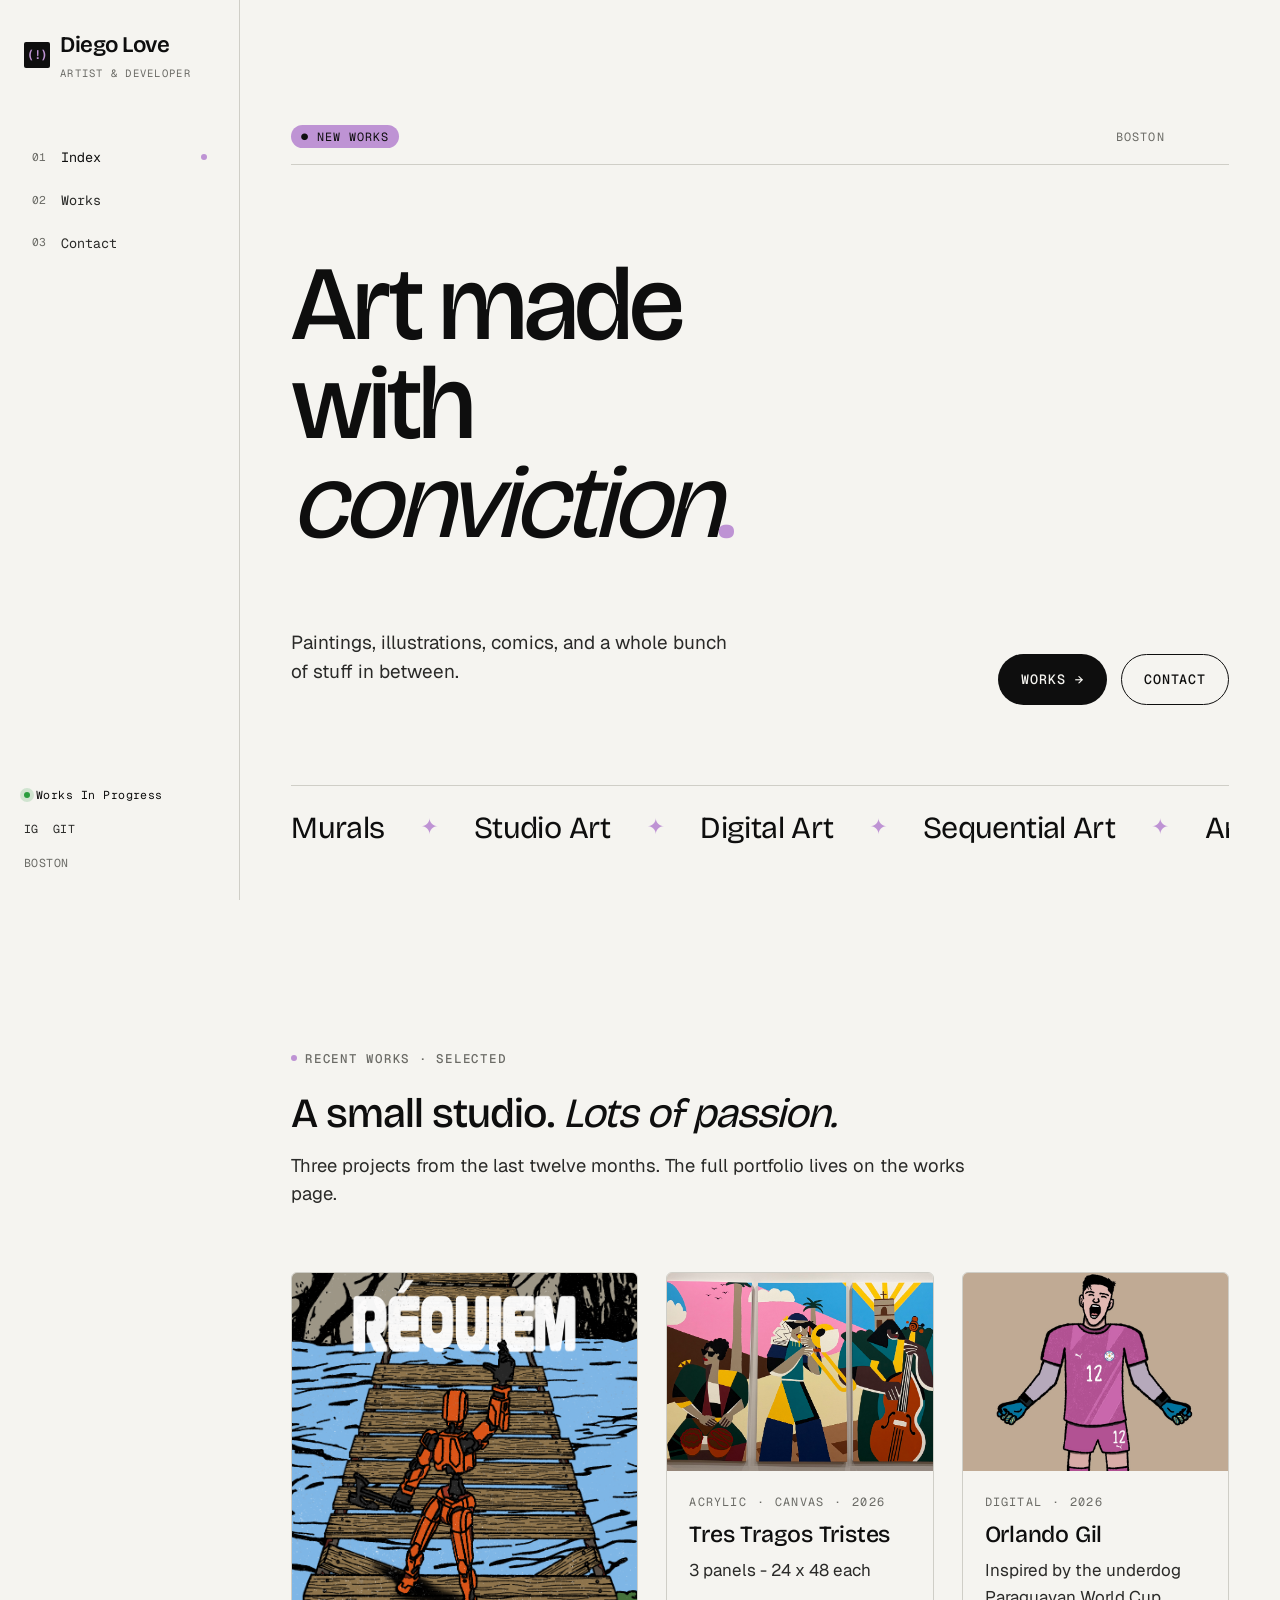
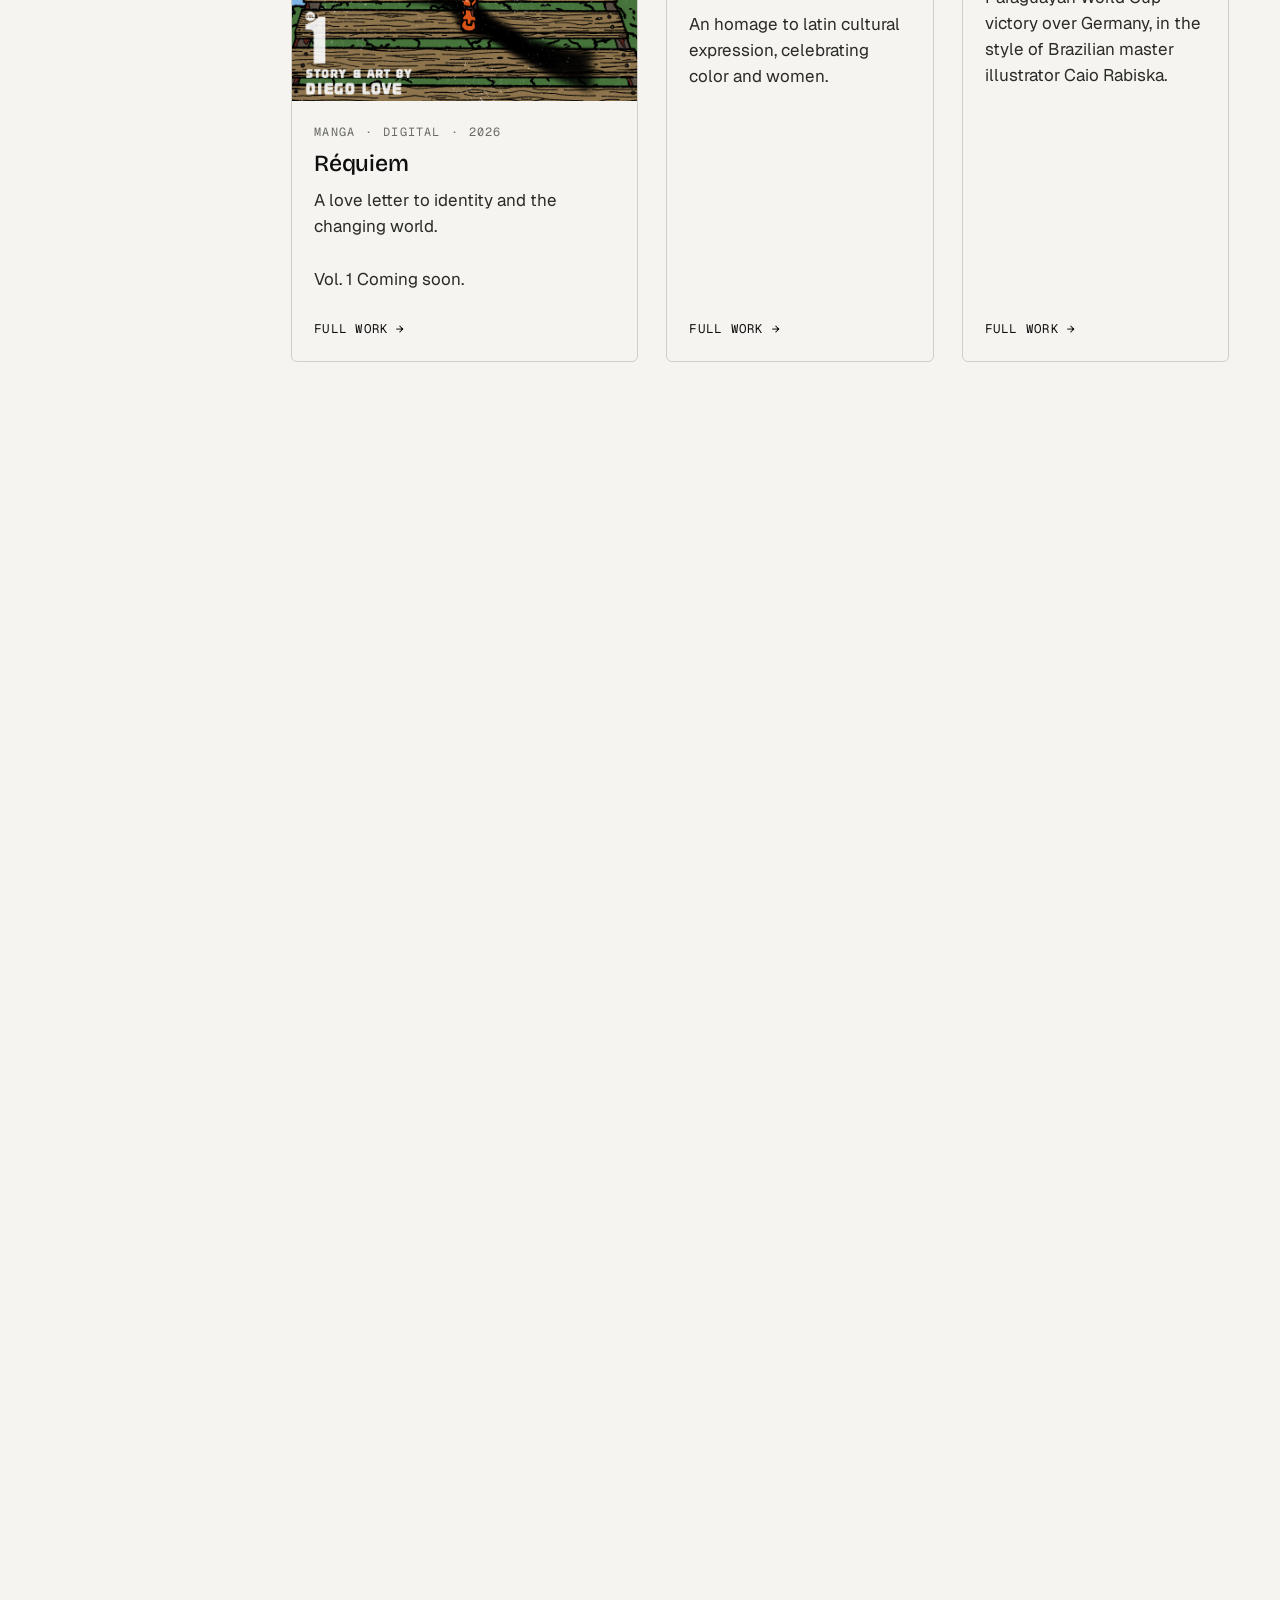
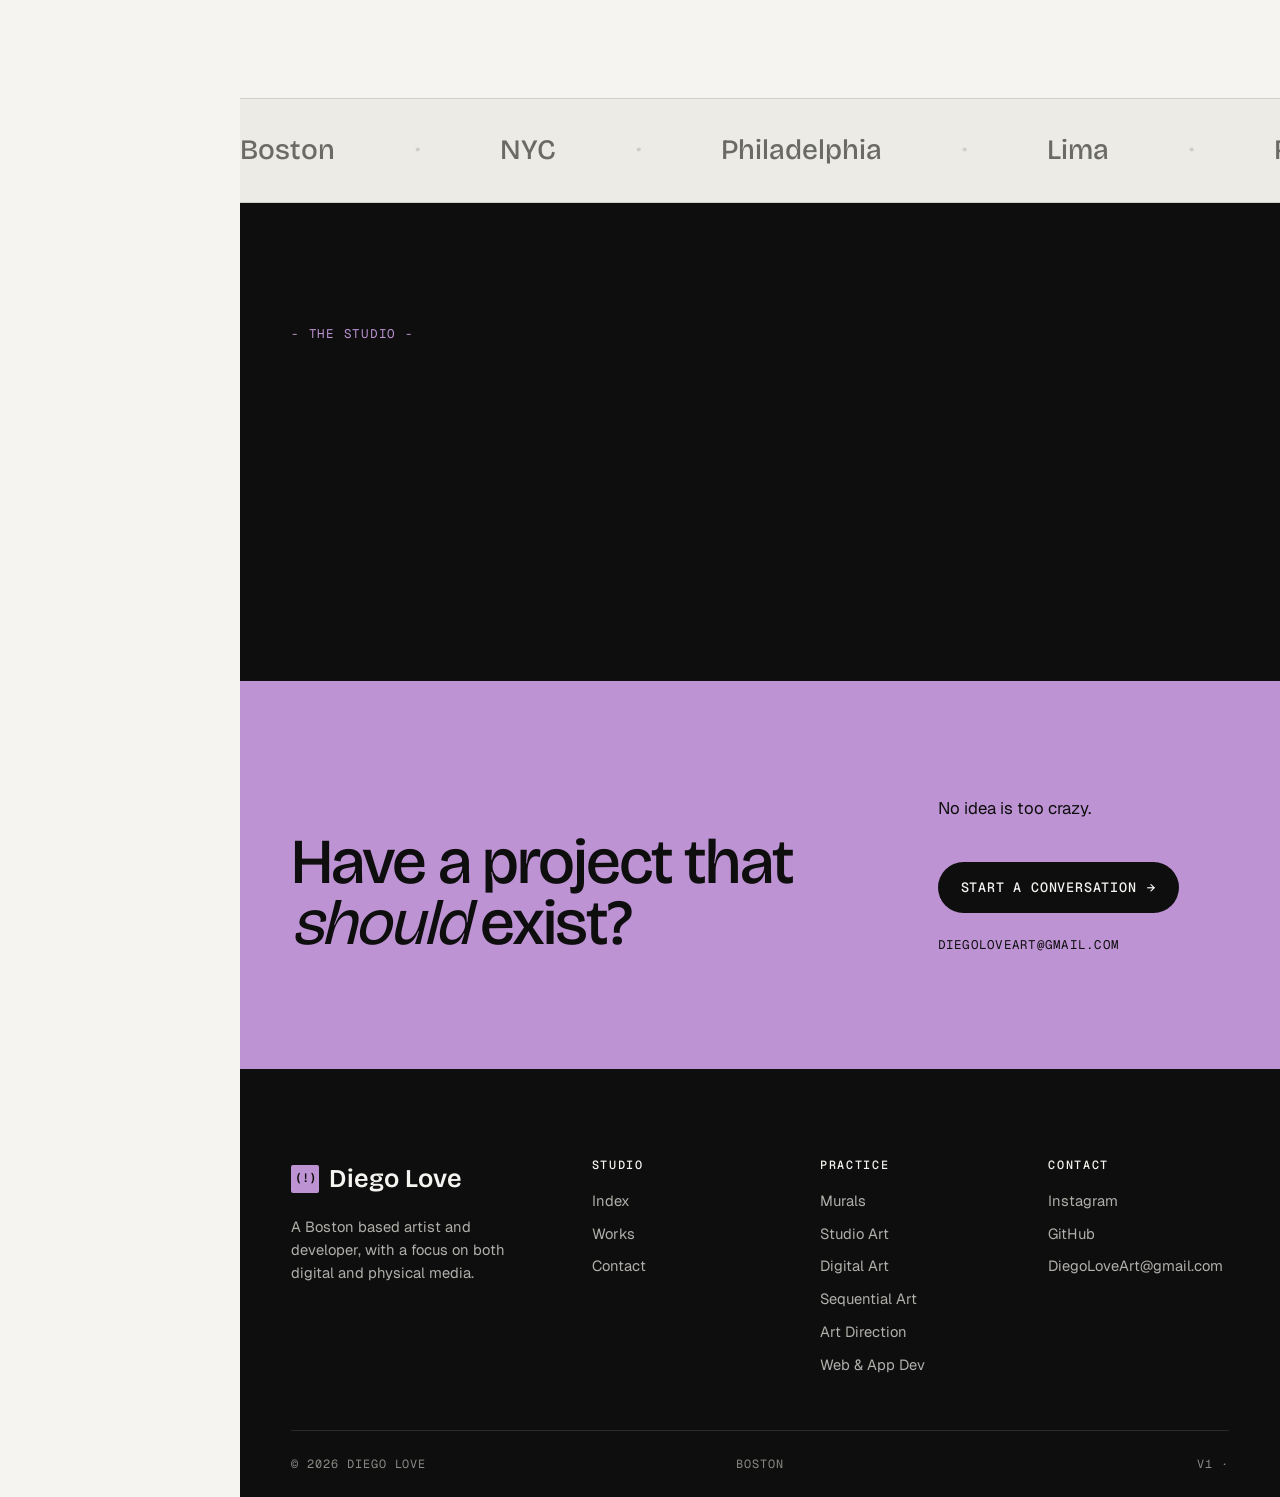
==== index.html @ 7dfc883e "Updating mobile menu current page delimiter." ====
<!doctype html>
<html lang="en">
<head>
  <meta charset="utf-8" />
  <meta name="viewport" content="width=device-width,initial-scale=1" />
  <meta name="theme-color" content="#0e0e0e" />
  <title>Diego Love</title>
  <meta name="description" content="Diego Love is a Boston based artist and developer, with a focus on on both digital and physical media." />
  <link rel="preconnect" href="https://fonts.googleapis.com" />
  <link rel="preconnect" href="https://fonts.gstatic.com" crossorigin />
  <link rel="stylesheet" href="https://fonts.googleapis.com/css2?family=Bricolage+Grotesque:opsz,wght@12..96,300;12..96,400;12..96,500;12..96,600&family=Geist:wght@400;500;600&family=Geist+Mono:wght@400;500&display=swap" />
  <link rel="stylesheet" href="assets/css/styles.css" />
</head>
<body>
  <div class="topbar">
    <a class="brand" href="./"><span class="rail-brand-mark">(!)</span>Diego Love</a>
    <button class="menu-toggle" aria-label="Open menu" aria-expanded="false">Menu</button>
  </div>
  <nav class="mobile-nav" aria-label="Mobile">
    <button class="mobile-close" aria-label="Close menu">Close ✕</button>
    <a class="dot-periwinkle" href="./">Index</a>
    <a href="works">Works</a>
    <a href="contact">Contact</a>
  </nav>

  <div class="shell">
    <aside class="rail" aria-label="Primary">
      <a class="rail-brand" href="./">
        <span class="rail-brand-mark">(!)</span>
        <span>Diego Love<span class="rail-brand-sub">Artist & Developer</span></span>
      </a>
      <nav class="rail-nav" aria-label="Sections">
        <a href="./" class="active">Index</a>
        <a href="/works">Works</a>
        <a href="/contact">Contact</a>
      </nav>
      <div class="rail-foot">
        <!-- <div class="meta-row"><span>Spring '26</span><span>Issue 14</span></div> -->
        <div class="meta-row"><span class="rail-status">Works In Progress</span></div>
        <div class="rail-socials">
          <a href="https://www.instagram.com/supdeebo" aria-label="Instagram" target="_blank">IG</a>
          <a href="https://github.com/diegolove" aria-label="GitHub" target="_blank">GIT</a>
          <!--<a href="#" aria-label="LinkedIn">LI</a>-->
        </div>
        <div class="meta-row"><span>BOSTON</span></div>
      </div>
    </aside>

    <div class="content">
      <main>
        <section class="hero" aria-label="Welcome">
          <div class="hero-meta">
            <span><span class="periwinkle-tag">● New Works</span></span>
            <span>BOSTON</span>
            <!--<span>EST. 2017</span>-->
            <!--<span>VOL. XIV</span>-->
          </div>
          <h1 class="hero-headline">
            Art made<br/>
            with<br/>
            <em class="italic-display">conviction</em><span style="color:var(--periwinkle)">.</span>
          </h1>
          <div class="hero-bottom">
            <p class="hero-pitch">Paintings, illustrations, comics, and a whole bunch of stuff in between.</p>
            <div class="hero-actions">
              <a class="btn btn-ink" href="/works">Works<span class="arrow">→</span></a>
              <a class="btn btn-ghost" href="/contact">Contact</a>
            </div>
          </div>
          <div class="hero-marquee" aria-hidden="true">
            <div class="marquee-track">
              <span>Murals</span><span>Studio Art</span><span>Digital Art</span><span>Sequential Art</span><span>Art Direction</span><span>Web &amp; App Dev</span>
              <span>Murals</span><span>Studio Art</span><span>Digital Art</span><span>Sequential Art</span><span>Art Direction</span><span>Web &amp; App Dev</span>
              <span>Murals</span><span>Studio Art</span><span>Digital Art</span><span>Sequential Art</span><span>Art Direction</span><span>Web &amp; App Dev</span>
            </div>
          </div>
        </section>

        <!-- ─── featured work ─── -->
        <section aria-labelledby="work-head">
          <header class="section-head reveal">
            <span class="eyebrow"><span class="dot"></span>Recent works · Selected</span>
            <h2 id="work-head">A small studio. <em class="italic-display">Lots of passion.</em></h2>
            <p class="lede">Three projects from the last twelve months. The full portfolio lives on the works page.</p>
          </header>
          <div class="work-strip reveal">
            <article class="work-card lg">
              <div class="img-wrap">
                <!-- Requiem -->
                <img class="large-focus"src="assets/img/RequiemCover.png" alt="Réquiem - Volume 1 - Story & Art by Diego Love — A rusty orange robot standing proudly on a rickety hanging wooden bridge over a fast flowing river." loading="lazy"/>
              </div>
              <div class="body">
                <div class="meta"><span>Manga</span><span>·</span><span>Digital</span><span>·</span><span>2026</span></div>
                <h3>Réquiem</h3>
                <p>A love letter to identity and the changing world.</p>
                <p>Vol. 1 Coming soon.</p>
                <a class="arrow-link" href="works/">Full work <span>→</span></a>
              </div>
            </article>
            <article class="work-card">
              <div class="img-wrap">
                <!-- Tres Tragos Tristes -->
                <img src="assets/img/TresTragosTristes.jpeg" alt="Tres Tragos Tristes - Three hispanic women playing instruments in a plaza, painted in an abstract style." loading="lazy"/>
              </div>
              <div class="body">
                <div class="meta"><span>Acrylic</span><span>·</span><span>Canvas</span><span>·</span><span>2026</span></div>
                <h3>Tres Tragos Tristes</h3>
                <p>3 panels - 24 x 48 each</p>
                <p>An homage to latin cultural expression, celebrating color and women.</p>
                <a class="arrow-link" href="works/">Full work <span>→</span></a>
              </div>
            </article>
            <article class="work-card">
              <div class="img-wrap">
                <!-- Orlando Gil -->
                <img class="tall-focus" src="assets/img/Gil.jpg" alt="Orlando Gil - A cartoon illustration of Orlando Gil, the goalie of the Paraguayan National team, celebrating." loading="lazy"/>
              </div>
              <div class="body">
                <div class="meta"><span>Digital</span><span>·</span><span>2026</span></div>
                <h3>Orlando Gil</h3>
                <p>Inspired by the underdog Paraguayan World Cup victory over Germany, in the style of Brazilian master illustrator Caio Rabiska.</p>
                <a class="arrow-link" href="works/">Full work <span>→</span></a>
              </div>
            </article>
          </div>
        </section>

        <!-- ─── services list (numbered, intentionally NOT a card grid) ─── -->
        <section aria-labelledby="services-head">
          <header class="section-head reveal">
            <span class="eyebrow"><span class="dot"></span>Practice areas · 6</span>
            <h2 id="services-head">Creation. <em class="italic-display">By any means.</em></h2>
            <p class="lede">Working across multiple disciplines, with most works combining elements from each; the goal is bringing ideas to life.</p>
          </header>

          <div class="services-list reveal">
            <article class="row" id="Murals">
              <span class="num">01 / 06</span>
              <h3>Murals</h3>
              <p>Indoor, outdoor, the bigger the better, bringing uniqueness and character to any space.</p>
              <span class="arrow">→</span>
            </article>
            <article class="row" id="StudioArt">
              <span class="num">02 / 06</span>
              <h3>Studio Art</h3>
              <p>Acrilic, oil, anything that will stick to a canvas.</p>
              <span class="arrow">→</span>
            </article>
            <article class="row" id="DigitalArt">
              <span class="num">03 / 06</span>
              <h3>Digital Art</h3>
              <p>Anything that comes to mind, wherever it comes to mind.</p>
              <span class="arrow">→</span>
            </article>
            <article class="row" id="SequentialArt">
              <span class="num">04 / 06</span>
              <h3>Sequential Art</h3>
              <p>Comic strips, single panel comics, kids books, and as of recently, manga.</p>
              <span class="arrow">→</span>
            </article>
            <article class="row" id="ArtDirection">
              <span class="num">05 / 06</span>
              <h3>Art Direction</h3>
              <p>Illustration, narrative architecture, and content-making for campaigns, launches, and ongoing programs - concept through final delivery.</p>
              <span class="arrow">→</span>
            </article>
            <article class="row" id="WebAppDev">
              <span class="num">06 / 06</span>
              <h3>Web &amp; App Dev</h3>
              <p>Web/Mobile, APIs, and static sites. Any language, any time.</p>
              <span class="arrow">→</span>
            </article>
          </div>
        </section>

        <!-- ─── client logos marquee ─── -->
        <section id="clients" style="padding: 0;" aria-label="Selected clients">
          <div class="clients-marquee">
            <div class="track">
              <span>Boston</span><span>NYC</span><span>Philadelphia</span><span>Lima</span><span>Revere</span>
              <span>Boston</span><span>NYC</span><span>Philadelphia</span><span>Lima</span><span>Revere</span>
              <span>Boston</span><span>NYC</span><span>Philadelphia</span><span>Lima</span><span>Revere</span>
            </div>
          </div>
        </section>

        <!-- ─── manifesto ─── -->
        <section class="manifesto" aria-labelledby="manifesto-head">
          <div class="grid">
            <div>
              <span class="label">- The Studio -</span>
              <h2 id="manifesto-head" class="reveal">The goal is bringing ideas to <span class="periwinkle-text">life</span>.</h2>
            </div>
            <div class="reveal">
              <p>All this work comes from nostalgic childhood memories. Seeing the world through the lens of cartoons.
              <p>The idea that colors can be vivid and unrealistic yet convey emotion and life,
                 details can be simple and cartoonish,
                  but paint a beautiful picture,
                   and mainly the hope that anyone can see this work and laugh a little.</p>
              <div class="signature">
                <span>↳ Diego Love</span>
                <span></span>
                <span>Artist &amp; Developer</span>
              </div>
            </div>
          </div>
        </section>

        <!-- ─── CTA ─── -->
        <section class="cta-band" aria-labelledby="cta-head">
          <div class="inner">
            <h2 id="cta-head">Have a project that <em>should</em> exist?</h2>
            <div class="right">
              <p>No idea is too crazy.</p>
              <a class="btn btn-ink" href="/contact" style="margin-top: 24px;">Start a conversation <span class="arrow">→</span></a>
              <div class="meta">
                <span>DiegoLoveArt@gmail.com</span>
                <!--<span>+1 (212) 555-0144</span>-->
              </div>
            </div>
          </div>
        </section>
      </main>

      <footer class="site-footer" aria-labelledby="footer-head">
        <h2 id="footer-head" class="visually-hidden" style="position:absolute;left:-9999px">Site footer</h2>
        <div class="top">
          <div class="brand-block">
            <span class="mark"><span class="badge">(!)</span> Diego Love</span>
            <p style="color:#b0afaa;margin:0;line-height:1.55;">A Boston based artist and developer, with a focus on both digital and physical media.</p>
          </div>
          <div class="col">
            <h4>Studio</h4>
            <a href="./">Index</a>
            <a href="/works">Works</a>
            <a href="/contact">Contact</a>
          </div>
          <div class="col">
            <h4>Practice</h4>
            <a href="#Murals">Murals</a>
            <a href="#StudioArt">Studio Art</a>
            <a href="#DigitalArt">Digital Art</a>
            <a href="#SequentialArt">Sequential Art</a>
            <a href="#ArtDirection">Art Direction</a>
            <a href="#WebAppDev">Web &amp; App Dev</a>
          </div>
          <div class="col">
            <h4>Contact</h4>
            <a href="https://www.instagram.com/supdeebo" target="_blank">Instagram</a>
            <a href="https://github.com/diegolove" target="_blank">GitHub</a>
            <a href="mailto:diegoloveart@gmail.com">DiegoLoveArt@gmail.com</a>
          </div>
        </div>
        <div class="bottom">
          <span>© <span data-year>2026</span> Diego Love</span>
          <span class="center">BOSTON</span>
          <span class="right">V1 · </span>
        </div>
      </footer>
    </div>
  </div>

  <script src="assets/js/main.js"></script>
</body>
</html>
---- assets/css/styles.css ----
/* =========================================================
   Axioma — creative agency template
   Editorial swiss agency, monochrome + electric periwinkle accent.
   Composition J: left-pinned logo/nav + right scroll panels.
   Bricolage Grotesque (display) + Geist (body), tokenized vanilla CSS.
   ========================================================= */

:root {
  /* palette — monochrome paper with one electric accent */
  --paper: #f5f4f0;
  --paper-soft: #ecebe6;
  --paper-deep: #e0dfd8;
  --ink: #0e0e0e;
  --ink-soft: #2a2a28;
  --ink-dim: #6b6b66;
  --ink-line: #cfcec7;
  --line-soft: #e3e2dc;
  --periwinkle: #BE93D4;
  --mauve: #7A4988;
  --surface-dark: #0e0e0e;
  --surface-dark-2: #1a1a17;
  --paper-on-dark: #f5f4f0;
  --warn: #c64926;

  /* radii — small, agency feel */
  --radius-sm: 2px;
  --radius: 6px;
  --radius-pill: 999px;

  /* easings */
  --ease: cubic-bezier(0.2, 0.8, 0.2, 1);
  --ease-out: cubic-bezier(0.16, 1, 0.3, 1);

  /* layout */
  --rail: 240px;
  --rail-narrow: 64px;
  --pad-x: clamp(20px, 4vw, 56px);
  --pad-section: clamp(80px, 9vw, 160px);
  --container-narrow: 980px;

  /* fonts */
  --display: 'Bricolage Grotesque', 'Inter', system-ui, sans-serif;
  --sans: 'Geist', -apple-system, BlinkMacSystemFont, 'Inter', sans-serif;
  --mono: 'Geist Mono', ui-monospace, SFMono-Regular, monospace;

  /* type scale — big editorial */
  --size-hero: clamp(3rem, 1rem + 7vw, 8rem);
  --size-display: clamp(2.4rem, 1.4rem + 4.6vw, 5.6rem);
  --size-h1: clamp(2rem, 1.3rem + 2.8vw, 3.6rem);
  --size-h2: clamp(1.6rem, 1.2rem + 1.8vw, 2.6rem);
  --size-h3: clamp(1.2rem, 1rem + 0.5vw, 1.4rem);
  --size-body: clamp(1rem, 0.95rem + 0.2vw, 1.06rem);
  --size-small: 0.85rem;
  --size-eyebrow: 0.78rem;
}

*,*::before,*::after { box-sizing: border-box; }
html { scroll-behavior: smooth; }
@media (prefers-reduced-motion: reduce) {
  html { scroll-behavior: auto; }
  *, *::before, *::after { animation-duration: 0.01ms !important; transition-duration: 0.01ms !important; }
}

body {
  margin: 0;
  font-family: var(--sans);
  font-size: var(--size-body);
  line-height: 1.55;
  color: var(--ink-soft);
  background: var(--paper);
  -webkit-font-smoothing: antialiased;
  text-rendering: optimizeLegibility;
  overflow-x: hidden;
}

img { display: block; max-width: 100%; height: auto; }
a { color: inherit; text-decoration: none; transition: color 0.2s var(--ease), opacity 0.2s var(--ease); }

h1, h2, h3, h4 {
  font-family: var(--display);
  font-weight: 500;
  color: var(--ink);
  letter-spacing: -0.025em;
  line-height: 1.02;
  margin: 0;
  font-feature-settings: "ss01" on;
}
h1 { font-size: var(--size-h1); }
h2 { font-size: var(--size-h2); }
h3 { font-size: var(--size-h3); line-height: 1.2; letter-spacing: -0.01em; }
p { margin: 0 0 1em; }
::selection { background: var(--periwinkle); color: var(--ink); }

.eyebrow {
  font-family: var(--mono), var(--sans);
  font-size: var(--size-eyebrow);
  letter-spacing: 0.14em;
  text-transform: uppercase;
  color: var(--ink-dim);
  font-weight: 500;
}
.eyebrow .dot { display: inline-block; width: 6px; height: 6px; border-radius: 50%; background: var(--periwinkle); margin-right: 8px; vertical-align: 2px; }

.italic { font-style: italic; font-family: 'Geist', serif; }
em.italic-display { font-family: var(--display); font-style: italic; font-weight: 400; }

/* ─── shell — left rail + right content (composition J) ─── */
.shell {
  display: grid;
  grid-template-columns: var(--rail) 1fr;
  min-height: 100vh;
  position: relative;
}

.rail {
  position: sticky; top: 0;
  height: 100vh;
  display: flex; flex-direction: column;
  padding: 28px 24px;
  border-right: 1px solid var(--ink-line);
  background: var(--paper);
  z-index: 40;
}

.rail-brand {
  display: flex; align-items: center; gap: 10px;
  font-family: var(--display);
  font-weight: 600;
  font-size: 1.4rem;
  letter-spacing: -0.02em;
  color: var(--ink);
}
.rail-brand-mark {
  width: 26px; height: 26px;
  background: var(--ink);
  color: var(--periwinkle);
  display: grid; place-items: center;
  font-family: var(--mono);
  font-size: 0.78rem;
  font-weight: 600;
  border-radius: var(--radius-sm);
}
.rail-brand-sub {
  display: block;
  font-family: var(--mono);
  font-size: 0.66rem;
  letter-spacing: 0.12em;
  text-transform: uppercase;
  color: var(--ink-dim);
  margin-top: 2px;
  font-weight: 400;
}

.rail-nav {
  margin-top: 56px;
  display: flex; flex-direction: column; gap: 2px;
  font-family: var(--mono);
  font-size: 0.84rem;
}
.rail-nav a {
  display: flex; align-items: center; gap: 14px;
  padding: 10px 8px;
  border-radius: var(--radius-sm);
  color: var(--ink-soft);
  position: relative;
}
.rail-nav a::before {
  content: counter(rail-item, decimal-leading-zero);
  font-size: 0.7rem;
  color: var(--ink-dim);
  letter-spacing: 0.04em;
}
.rail-nav { counter-reset: rail-item; }
.rail-nav a { counter-increment: rail-item; }
.rail-nav a:hover { color: var(--ink); background: var(--paper-soft); }
.rail-nav a.active { color: var(--ink); }
.rail-nav a.active::after {
  content: ""; position: absolute; right: 8px; top: 50%; transform: translateY(-50%);
  width: 6px; height: 6px; background: var(--periwinkle); border-radius: 50%;
}

.rail-foot {
  margin-top: auto;
  font-family: var(--mono);
  font-size: 0.72rem;
  color: var(--ink-dim);
  letter-spacing: 0.04em;
  display: flex; flex-direction: column; gap: 16px;
}
.rail-foot .meta-row { display: flex; justify-content: space-between; }
.rail-status { display: inline-flex; align-items: center; gap: 6px; color: var(--ink); }
.rail-status::before { content: ""; width: 6px; height: 6px; background: #2a9d3e; border-radius: 50%; box-shadow: 0 0 0 4px rgba(42,157,62,0.18); }
.rail-socials { display: flex; gap: 14px; }
.rail-socials a { color: var(--ink-soft); }
.rail-socials a:hover { color: var(--ink); }

.content { min-width: 0; }

/* ─── topbar (mobile) ─── */
.topbar {
  display: none;
  position: sticky; top: 0; z-index: 50;
  background: var(--paper);
  border-bottom: 1px solid var(--ink-line);
  padding: 14px var(--pad-x);
  align-items: center; justify-content: space-between;
}
.topbar .brand { font-family: var(--display); font-weight: 600; color: var(--ink); display: flex; align-items: center; gap: 8px; }
.menu-toggle {
  display: inline-flex; flex-direction: column; gap: 4px;
  background: var(--ink); color: var(--periwinkle);
  padding: 10px 14px; border: 0; border-radius: var(--radius-sm);
  font-family: var(--mono); font-size: 0.8rem; cursor: pointer;
}
.mobile-nav {
  display: none;
  position: fixed; top: 0; left: 0; right: 0; bottom: 0;
  background: var(--ink); color: var(--paper-on-dark);
  padding: 80px var(--pad-x) 32px;
  z-index: 60;
  flex-direction: column; gap: 4px;
  font-family: var(--display); font-size: 2rem;
}
.mobile-nav.open { display: flex; }
.mobile-nav a { padding: 14px 0; border-bottom: 1px solid #2a2a28; }
.mobile-nav a:hover { color: var(--periwinkle); }
.mobile-close {
  position: absolute; top: 18px; right: 18px;
  background: transparent; color: var(--paper-on-dark); border: 0;
  font-family: var(--mono); font-size: 0.85rem; cursor: pointer;
}

/* ─── buttons ─── */
.btn {
  display: inline-flex; align-items: center; gap: 10px;
  padding: 14px 22px;
  font-family: var(--mono);
  font-size: 0.84rem;
  font-weight: 500;
  letter-spacing: 0.06em;
  text-transform: uppercase;
  border-radius: var(--radius-pill);
  border: 1px solid transparent;
  cursor: pointer;
  transition: transform 0.2s var(--ease), background 0.2s var(--ease), color 0.2s var(--ease);
  white-space: nowrap;
}
.btn .arrow { transition: transform 0.25s var(--ease); }
.btn:hover .arrow { transform: translateX(4px); }
.btn-ink { background: var(--ink); color: var(--paper); }
.btn-ink:hover { background: var(--periwinkle); color: var(--ink); }
.btn-periwinkle { background: var(--periwinkle); color: var(--ink); }
.btn-periwinkle:hover { background: var(--ink); color: var(--periwinkle); }
.btn-ghost { background: transparent; color: var(--ink); border-color: var(--ink); }
.btn-ghost:hover { background: var(--ink); color: var(--paper); }
.btn-ghost-light { background: transparent; color: var(--paper-on-dark); border-color: var(--paper-on-dark); }
.btn-ghost-light:hover { background: var(--periwinkle); color: var(--ink); border-color: var(--periwinkle); }

/* ─── sections ─── */
section { padding: var(--pad-section) var(--pad-x); position: relative; }
.section-narrow { max-width: var(--container-narrow); margin: 0 auto; }

.section-head { margin-bottom: 64px; max-width: 880px; }
.section-head .eyebrow { display: inline-block; margin-bottom: 24px; }
.section-head h2 { margin-bottom: 18px; }
.section-head .lede { color: var(--ink-soft); font-size: 1.15rem; max-width: 60ch; line-height: 1.5; }

.divider {
  border-top: 1px solid var(--ink-line);
  display: grid; grid-template-columns: auto 1fr;
  font-family: var(--mono); font-size: 0.72rem;
  letter-spacing: 0.12em; text-transform: uppercase;
  color: var(--ink-dim);
  padding: 14px 0;
  align-items: center; gap: 16px;
}

/* ─── HERO ─── */
.hero {
  min-height: calc(100vh - 0px);
  padding: clamp(60px, 10vw, 140px) var(--pad-x) clamp(40px, 6vw, 80px);
  display: grid;
  grid-template-rows: auto 1fr auto;
  position: relative;
}
.hero-meta {
  display: grid; grid-template-columns: 1fr auto auto auto;
  gap: 32px;
  font-family: var(--mono); font-size: 0.74rem;
  letter-spacing: 0.1em; text-transform: uppercase;
  color: var(--ink-dim);
  border-bottom: 1px solid var(--ink-line);
  padding-bottom: 18px;
  margin-bottom: clamp(50px, 7vw, 100px);
}
.hero-meta .periwinkle-tag { background: var(--periwinkle); color: var(--ink); padding: 4px 10px; border-radius: var(--radius-pill); letter-spacing: 0.08em; }

.hero-headline {
  font-size: var(--size-hero);
  line-height: 0.94;
  font-weight: 500;
  letter-spacing: -0.035em;
  color: var(--ink);
  margin: 0;
  max-width: 14ch;
}
.hero-headline .strike {
  position: relative; display: inline-block;
}
.hero-headline .strike::after {
  content: ""; position: absolute; left: 0; right: 0; top: 50%;
  border-top: 6px solid var(--periwinkle);
  transform: rotate(-2deg);
}
.hero-headline .periwinkle-block {
  background: var(--periwinkle);
  padding: 0 0.16em;
  display: inline-block;
}
.hero-bottom {
  margin-top: clamp(40px, 6vw, 80px);
  display: grid; grid-template-columns: 1fr 1fr; gap: 64px;
  align-items: end;
}
.hero-pitch { max-width: 36ch; font-size: 1.18rem; color: var(--ink-soft); line-height: 1.5; }
.hero-actions { display: flex; gap: 14px; flex-wrap: wrap; justify-content: flex-end; }

/* large arrow indicator */
.hero-marquee {
  margin-top: 80px;
  border-top: 1px solid var(--ink-line);
  padding: 18px 0 0;
  font-family: var(--display);
  font-size: clamp(1.4rem, 2.4vw, 2rem);
  letter-spacing: -0.02em;
  color: var(--ink);
  display: flex; gap: 36px;
  white-space: nowrap;
  overflow: hidden;
}
.hero-marquee .marquee-track {
  display: flex; gap: 36px;
  animation: marq 32s linear infinite;
}
.hero-marquee .marquee-track span { display: inline-flex; align-items: center; gap: 36px; }
.hero-marquee .marquee-track span::after {
  content: "✦"; color: var(--periwinkle); font-size: 0.7em; vertical-align: 0.2em;
}
@keyframes marq { from { transform: translateX(0); } to { transform: translateX(-50%); } }

/* ─── featured work strip (3-up cards, asymmetric) ─── */
.work-strip { display: grid; grid-template-columns: 1.3fr 1fr 1fr; gap: 28px; }
.work-card {
  border: 1px solid var(--ink-line);
  background: var(--paper);
  border-radius: var(--radius);
  overflow: hidden;
  display: flex; flex-direction: column;
  transition: transform 0.3s var(--ease), border-color 0.3s var(--ease);
}
.work-card:hover { transform: translateY(-4px); border-color: var(--ink); }
.work-card .img-wrap {
  aspect-ratio: 4/3; background: var(--paper-soft); overflow: hidden; position: relative;
}
.work-card.lg .img-wrap { aspect-ratio: 5/6.2; }
.work-card.lg .img-wrap img.large-focus { object-position: 50% 70%; }
.work-card .img-wrap img { width: 100%; height: 100%; object-fit: cover; transition: transform 0.6s var(--ease); }
.work-card .img-wrap img.tall-focus { object-position: 50% 18%; }
.work-card:hover .img-wrap img { transform: scale(1.04); }
.work-card .body { padding: 22px; display: flex; flex-direction: column; gap: 10px; flex: 1; }
.work-card .body .meta {
  display: flex; gap: 10px; font-family: var(--mono); font-size: 0.74rem;
  text-transform: uppercase; letter-spacing: 0.1em; color: var(--ink-dim);
}
.work-card .body h3 { font-size: 1.45rem; line-height: 1.1; }
.work-card .body .arrow-link {
  margin-top: auto;
  font-family: var(--mono); font-size: 0.78rem; letter-spacing: 0.1em; text-transform: uppercase;
  color: var(--ink); display: inline-flex; align-items: center; gap: 8px;
}
.work-card .body .arrow-link:hover { color: var(--mauve); font-weight: 600; }

/* ─── services list (numbered, NOT card grid) ─── */
.services-list { border-top: 1px solid var(--ink); }
.services-list .row {
  display: grid; grid-template-columns: 80px 1fr 1.4fr auto;
  gap: 32px;
  padding: 36px 0;
  align-items: start;
  border-bottom: 1px solid var(--ink-line);
  position: relative;
  transition: padding 0.3s var(--ease), background 0.3s var(--ease);
}
.services-list .row:hover { background: var(--paper-soft); padding-left: 16px; padding-right: 16px; }
.services-list .row .num {
  font-family: var(--mono); color: var(--ink-dim);
  font-size: 0.84rem; letter-spacing: 0.06em;
}
.services-list .row h3 {
  font-family: var(--display); font-weight: 500;
  font-size: clamp(1.4rem, 2vw, 2rem);
  line-height: 1.05;
  letter-spacing: -0.02em;
}
.services-list .row p { color: var(--ink-soft); margin: 0; max-width: 50ch; }
.services-list .row .arrow {
  font-size: 1.4rem; color: var(--ink); transition: transform 0.3s var(--ease), color 0.3s var(--ease);
}
.services-list .row:hover .arrow { transform: rotate(-45deg); color: var(--periwinkle); }

/* ─── client logos marquee ─── */
.clients-marquee {
  background: var(--paper-soft);
  border-top: 1px solid var(--ink-line);
  border-bottom: 1px solid var(--ink-line);
  padding: 30px 0;
  overflow: hidden;
  white-space: nowrap;
}
.clients-marquee .track {
  display: inline-flex; gap: 80px;
  animation: marq 38s linear infinite;
  font-family: var(--display); font-weight: 500;
  font-size: clamp(1.5rem, 2.2vw, 2.4rem);
  color: var(--ink-dim);
}
.clients-marquee .track:hover { animation-play-state: paused; }
.clients-marquee .track span { display: inline-flex; align-items: center; gap: 80px; }
.clients-marquee .track span::after { content: "·"; color: var(--ink-line); }

/* ─── manifesto / philosophy ─── */
.manifesto {
  background: var(--ink);
  color: var(--paper-on-dark);
  padding: clamp(80px, 9vw, 140px) var(--pad-x);
}
.manifesto .grid {
  display: grid; grid-template-columns: 1fr 2fr; gap: 80px;
  align-items: start;
}
.manifesto .label { font-family: var(--mono); font-size: 0.78rem; letter-spacing: 0.14em; text-transform: uppercase; color: var(--periwinkle); }
.manifesto h2 {
  font-size: clamp(2rem, 3.4vw, 3.4rem);
  line-height: 1.06;
  font-weight: 400;
  color: var(--paper-on-dark);
  letter-spacing: -0.02em;
  max-width: 22ch;
}
.manifesto h2 .periwinkle-text { color: var(--periwinkle); font-style: italic; font-family: var(--display); }
.manifesto p { color: #c8c7c2; font-size: 1.1rem; max-width: 56ch; }
.manifesto .signature {
  margin-top: 48px; padding-top: 24px; border-top: 1px solid #2a2a27;
  display: grid; grid-template-columns: auto 1fr auto; gap: 24px; align-items: center;
  font-family: var(--mono); font-size: 0.8rem; letter-spacing: 0.08em; text-transform: uppercase;
  color: #8b8a85;
}

/* ─── closing CTA ─── */
.cta-band {
  padding: clamp(80px, 9vw, 140px) var(--pad-x);
  background: var(--periwinkle);
  color: var(--ink);
  position: relative;
  overflow: hidden;
}
.cta-band .inner { max-width: 1200px; margin: 0 auto; display: grid; grid-template-columns: 2fr 1fr; gap: 64px; align-items: end; }
.cta-band h2 {
  font-size: clamp(2.6rem, 5vw, 5.2rem);
  line-height: 0.96;
  font-weight: 500;
  letter-spacing: -0.03em;
  color: var(--ink);
  max-width: 14ch;
  margin: 0;
}
.cta-band h2 em { font-family: var(--display); font-style: italic; font-weight: 400; }
.cta-band .right p { color: var(--ink); max-width: 32ch; font-size: 1.05rem; line-height: 1.5; }
.cta-band .right .meta {
  margin-top: 22px;
  font-family: var(--mono); font-size: 0.78rem;
  letter-spacing: 0.1em; text-transform: uppercase;
  display: grid; gap: 8px;
}

/* ─── footer ─── */
.site-footer {
  background: var(--ink);
  color: #c8c7c2;
  padding: clamp(60px, 7vw, 100px) var(--pad-x) 24px;
  font-size: 0.92rem;
}
.site-footer .top {
  display: grid; grid-template-columns: 1.4fr 1fr 1fr 1fr; gap: 48px;
  border-bottom: 1px solid #2a2a27; padding-bottom: 48px;
}
.site-footer .brand-block { display: flex; flex-direction: column; gap: 18px; max-width: 36ch; }
.site-footer .brand-block .mark {
  font-family: var(--display); font-weight: 600; font-size: 1.6rem;
  color: var(--paper-on-dark); display: flex; align-items: center; gap: 10px;
}
.site-footer .brand-block .mark .badge {
  width: 28px; height: 28px; background: var(--periwinkle); color: var(--ink);
  display: grid; place-items: center; font-family: var(--mono); font-size: 0.76rem; font-weight: 600;
  border-radius: var(--radius-sm);
}
.site-footer .col h4 {
  font-family: var(--mono); font-size: 0.74rem; letter-spacing: 0.14em; text-transform: uppercase;
  color: var(--paper-on-dark); margin-bottom: 14px; font-weight: 500;
}
.site-footer .col a { display: block; padding: 5px 0; color: #b0afaa; }
.site-footer .col a:hover { color: var(--periwinkle); }
.site-footer .bottom {
  margin-top: 24px;
  display: grid; grid-template-columns: 1fr 1fr 1fr; gap: 24px; align-items: center;
  font-family: var(--mono); font-size: 0.74rem; letter-spacing: 0.08em; text-transform: uppercase;
  color: #8b8a85;
}
.site-footer .bottom .center { text-align: center; }
.site-footer .bottom .right { text-align: right; }

/* ─── work index page ─── */
.page-hero {
  padding: clamp(64px, 9vw, 130px) var(--pad-x) clamp(40px, 5vw, 80px);
  border-bottom: 1px solid var(--ink-line);
}
.page-hero .crumb { font-family: var(--mono); font-size: 0.74rem; letter-spacing: 0.12em; text-transform: uppercase; color: var(--ink-dim); margin-bottom: 16px; }
.page-hero h1 {
  font-size: clamp(2.6rem, 5.4vw, 6rem); line-height: 0.98; letter-spacing: -0.03em; max-width: 18ch;
  margin: 0 0 24px;
}
.page-hero .lede { max-width: 60ch; font-size: 1.18rem; color: var(--ink-soft); line-height: 1.5; }

.work-filters {
  display: flex; gap: 8px; flex-wrap: wrap;
  padding: 24px var(--pad-x);
  border-bottom: 1px solid var(--ink-line);
  font-family: var(--mono); font-size: 0.78rem; letter-spacing: 0.06em; text-transform: uppercase;
}
.work-filters button {
  padding: 8px 14px; border-radius: var(--radius-pill);
  border: 1px solid var(--ink-line); background: transparent; color: var(--ink-soft);
  cursor: pointer; font-family: inherit; font-size: inherit;
}
.work-filters button:hover { border-color: var(--ink); color: var(--ink); }
.work-filters button[aria-pressed="true"] { background: var(--ink); color: var(--paper); border-color: var(--ink); }

.work-grid {
  padding: 64px var(--pad-x);
  display: grid; grid-template-columns: repeat(2, 1fr); gap: 56px 32px;
}
.work-grid article {
  display: flex; flex-direction: column; gap: 16px;
}
.work-grid .img-wrap {
  aspect-ratio: 4/3; background: var(--paper-soft); overflow: hidden; border-radius: var(--radius);
}
.work-grid .img-wrap img { width: 100%; height: 100%; object-fit: cover; transition: transform 0.6s var(--ease); }
.work-grid article:hover .img-wrap img { transform: scale(1.03); }
.work-grid .meta { font-family: var(--mono); font-size: 0.74rem; letter-spacing: 0.1em; text-transform: uppercase; color: var(--ink-dim); display: flex; gap: 14px; }
.work-grid h3 { font-size: 1.7rem; line-height: 1.05; }
.work-grid p { color: var(--ink-soft); margin: 0; font-size: 0.96rem; max-width: 48ch; }

/* ─── services page ─── */
.services-detail { padding: 64px var(--pad-x) 0; }
.service-block {
  display: grid; grid-template-columns: 80px 1fr 1.4fr; gap: 32px;
  padding: 56px 0;
  border-bottom: 1px solid var(--ink-line);
  align-items: start;
}
.service-block .num { font-family: var(--mono); color: var(--ink-dim); font-size: 0.84rem; }
.service-block h3 { font-size: clamp(1.6rem, 2.4vw, 2.4rem); margin-bottom: 14px; }
.service-block .meta-tags { display: flex; flex-wrap: wrap; gap: 6px; margin-top: 18px; }
.service-block .meta-tags span {
  font-family: var(--mono); font-size: 0.72rem; letter-spacing: 0.08em; text-transform: uppercase;
  background: var(--paper-soft); color: var(--ink-soft); padding: 5px 10px; border-radius: var(--radius-pill);
}
.service-block .deliverables {
  list-style: none; padding: 0; margin: 0;
  display: grid; grid-template-columns: 1fr 1fr; gap: 8px 24px;
}
.service-block .deliverables li {
  display: flex; align-items: baseline; gap: 12px;
  font-size: 0.96rem; color: var(--ink-soft);
}
.service-block .deliverables li::before {
  content: "+"; color: var(--mauve); font-weight: 600; font-family: var(--mono); font-size: 0.85rem;
}
.service-block h4 {
  font-family: var(--mono); font-size: 0.74rem; letter-spacing: 0.14em; text-transform: uppercase;
  color: var(--ink-dim); margin: 28px 0 12px; font-weight: 500;
}

/* ─── about page ─── */
.about-story { padding: 64px var(--pad-x); }
.about-story .grid { display: grid; grid-template-columns: 1fr 1.4fr; gap: 80px; align-items: start; }
.about-story .img-wrap {
  aspect-ratio: 4/5; background: var(--paper-soft);
  border-radius: var(--radius); overflow: hidden; position: sticky; top: 32px;
}
.about-story p { font-size: 1.1rem; line-height: 1.55; color: var(--ink-soft); }
.about-story p strong { color: var(--ink); font-weight: 600; }

.team-grid {
  display: grid; grid-template-columns: repeat(4, 1fr); gap: 32px;
  padding: 64px var(--pad-x);
}
.team-card { display: flex; flex-direction: column; gap: 14px; }
.team-card .img-wrap { aspect-ratio: 4/5; background: var(--paper-soft); border-radius: var(--radius); overflow: hidden; }
.team-card h3 { font-size: 1.3rem; line-height: 1.1; }
.team-card .role { font-family: var(--mono); font-size: 0.74rem; letter-spacing: 0.1em; text-transform: uppercase; color: var(--ink-dim); }
.team-card p { font-size: 0.94rem; color: var(--ink-soft); margin-top: 8px; }

.values-list { padding: 64px var(--pad-x); border-top: 1px solid var(--ink-line); }
.values-list .grid { display: grid; grid-template-columns: repeat(3, 1fr); gap: 32px; }
.values-list .v {
  border-top: 1px solid var(--ink-line); padding-top: 24px;
  display: flex; flex-direction: column; gap: 10px;
}
.values-list .v .n { font-family: var(--mono); font-size: 0.74rem; letter-spacing: 0.1em; text-transform: uppercase; color: var(--ink-dim); }
.values-list .v h3 { font-size: 1.3rem; }
.values-list .v p { color: var(--ink-soft); font-size: 0.96rem; margin: 0; }

.awards { padding: 64px var(--pad-x); border-top: 1px solid var(--ink-line); }
.awards-list {
  display: grid; gap: 0; margin: 32px 0 0;
  font-family: var(--mono); font-size: 0.84rem;
}
.awards-list .row {
  display: grid; grid-template-columns: 80px 1fr 1.6fr auto;
  gap: 24px; padding: 18px 0; border-top: 1px solid var(--ink-line);
  align-items: center;
}
.awards-list .row .yr { color: var(--ink-dim); }
.awards-list .row .name { color: var(--ink); font-weight: 500; }
.awards-list .row .desc { color: var(--ink-soft); font-family: var(--sans); font-size: 0.94rem; }
.awards-list .row .place { color: var(--ink-dim); letter-spacing: 0.06em; text-transform: uppercase; font-size: 0.74rem; }

/* ─── contact page ─── */
.contact-grid { display: grid; grid-template-columns: 1fr 1.2fr; gap: 80px; padding: 64px var(--pad-x); }
.contact-info h3 { font-size: 1.3rem; margin-bottom: 14px; }
.contact-info .office {
  border-top: 1px solid var(--ink-line); padding: 24px 0;
}
.contact-info .office:last-child { border-bottom: 1px solid var(--ink-line); }
.contact-info .office .city { font-family: var(--mono); font-size: 0.78rem; letter-spacing: 0.1em; text-transform: uppercase; color: var(--ink-dim); margin-bottom: 6px; }
.contact-info .office address { font-style: normal; color: var(--ink-soft); line-height: 1.5; }
.contact-info .channels { margin-top: 32px; display: grid; gap: 16px; }
.contact-info .channels a { display: flex; gap: 12px; align-items: baseline; padding: 6px 0; border-bottom: 1px dashed var(--ink-line); }
.contact-info .channels .lab { font-family: var(--mono); font-size: 0.74rem; letter-spacing: 0.1em; text-transform: uppercase; color: var(--ink-dim); min-width: 80px; }

.contact-form {
  background: var(--paper-soft); border-radius: var(--radius);
  padding: 40px; display: grid; gap: 18px;
}
.contact-form .row { display: grid; grid-template-columns: 1fr 1fr; gap: 18px; }
.contact-form label { display: flex; flex-direction: column; gap: 6px; font-family: var(--mono); font-size: 0.74rem; letter-spacing: 0.1em; text-transform: uppercase; color: var(--ink-dim); }
.contact-form input, .contact-form textarea, .contact-form select {
  border: 1px solid var(--ink-line); background: var(--paper); color: var(--ink);
  font-family: var(--sans); font-size: 1rem;
  padding: 12px 14px; border-radius: var(--radius-sm);
  transition: border-color 0.2s var(--ease);
}
.contact-form input:focus, .contact-form textarea:focus, .contact-form select:focus {
  outline: 0; border-color: var(--ink); box-shadow: 0 0 0 3px rgba(200,255,61,0.45);
}
.contact-form textarea { min-height: 140px; resize: vertical; font-family: var(--sans); }
.contact-form .submit-row { display: flex; align-items: center; justify-content: space-between; gap: 18px; flex-wrap: wrap; }
.contact-form .small { font-family: var(--mono); font-size: 0.7rem; color: var(--ink-dim); letter-spacing: 0.06em; }

.dot-periwinkle::after {
  content: "";
  display: inline-block;
  width: 6px;
  height: 6px;
  margin-left: 8px;
  background: var(--periwinkle);
  border-radius: 50%;
  vertical-align: middle;
}

/* ─── responsive ─── */
@media (max-width: 1024px) {
  :root { --rail: 200px; }
  .work-strip { grid-template-columns: 1fr 1fr; }
  .work-strip .work-card.lg { grid-column: 1 / -1; }
  .team-grid { grid-template-columns: repeat(2, 1fr); }
  .values-list .grid { grid-template-columns: repeat(2, 1fr); }
  .services-list .row { grid-template-columns: 60px 1fr 1fr auto; gap: 20px; }
  .manifesto .grid { gap: 40px; }
}

@media (max-width: 768px) {
  .shell { grid-template-columns: 1fr; }
  .rail { display: none; }
  .topbar { display: flex; }
  .hero-meta { display: none; }
  .hero-meta { grid-template-columns: 1fr 1fr; }
  .hero-meta > :nth-child(3), .hero-meta > :nth-child(4) { display: none; }
  .hero-bottom { grid-template-columns: 1fr; gap: 32px; }
  .hero-actions { justify-content: flex-start; }
  .work-strip { grid-template-columns: 1fr; }
  .work-strip .work-card.lg { grid-column: auto; }
  .work-grid { grid-template-columns: 1fr; gap: 40px 0; }
  .services-list .row { grid-template-columns: 1fr; gap: 8px; padding: 24px 0; }
  .services-list .row .arrow { display: none; }
  .service-block { grid-template-columns: 1fr; }
  .about-story .grid { grid-template-columns: 1fr; gap: 32px; }
  .about-story .img-wrap { position: static; aspect-ratio: 4/3; }
  .team-grid { grid-template-columns: 1fr 1fr; gap: 24px; padding: 48px var(--pad-x); }
  .values-list .grid { grid-template-columns: 1fr; gap: 24px; }
  .awards-list .row { grid-template-columns: 60px 1fr; gap: 12px; }
  .awards-list .row .desc, .awards-list .row .place { grid-column: 2; }
  .contact-grid { grid-template-columns: 1fr; gap: 32px; padding: 48px var(--pad-x); }
  .contact-form { padding: 28px; }
  .contact-form .row { grid-template-columns: 1fr; }
  .manifesto .grid { grid-template-columns: 1fr; }
  .cta-band .inner { grid-template-columns: 1fr; gap: 32px; }
  .site-footer .top { grid-template-columns: 1fr 1fr; gap: 32px; }
  .site-footer .bottom { grid-template-columns: 1fr; gap: 8px; }
  .site-footer .bottom > * { text-align: left !important; }
  section { padding: clamp(64px, 12vw, 100px) var(--pad-x); }
}

/* ─── reveal animation (compositor friendly, no layout) ─── */
.reveal { opacity: 0; transform: translateY(18px); transition: opacity 0.7s var(--ease-out), transform 0.7s var(--ease-out); }
.reveal.in { opacity: 1; transform: none; }
@media (prefers-reduced-motion: reduce) {
  .reveal { opacity: 1; transform: none; transition: none; }
}
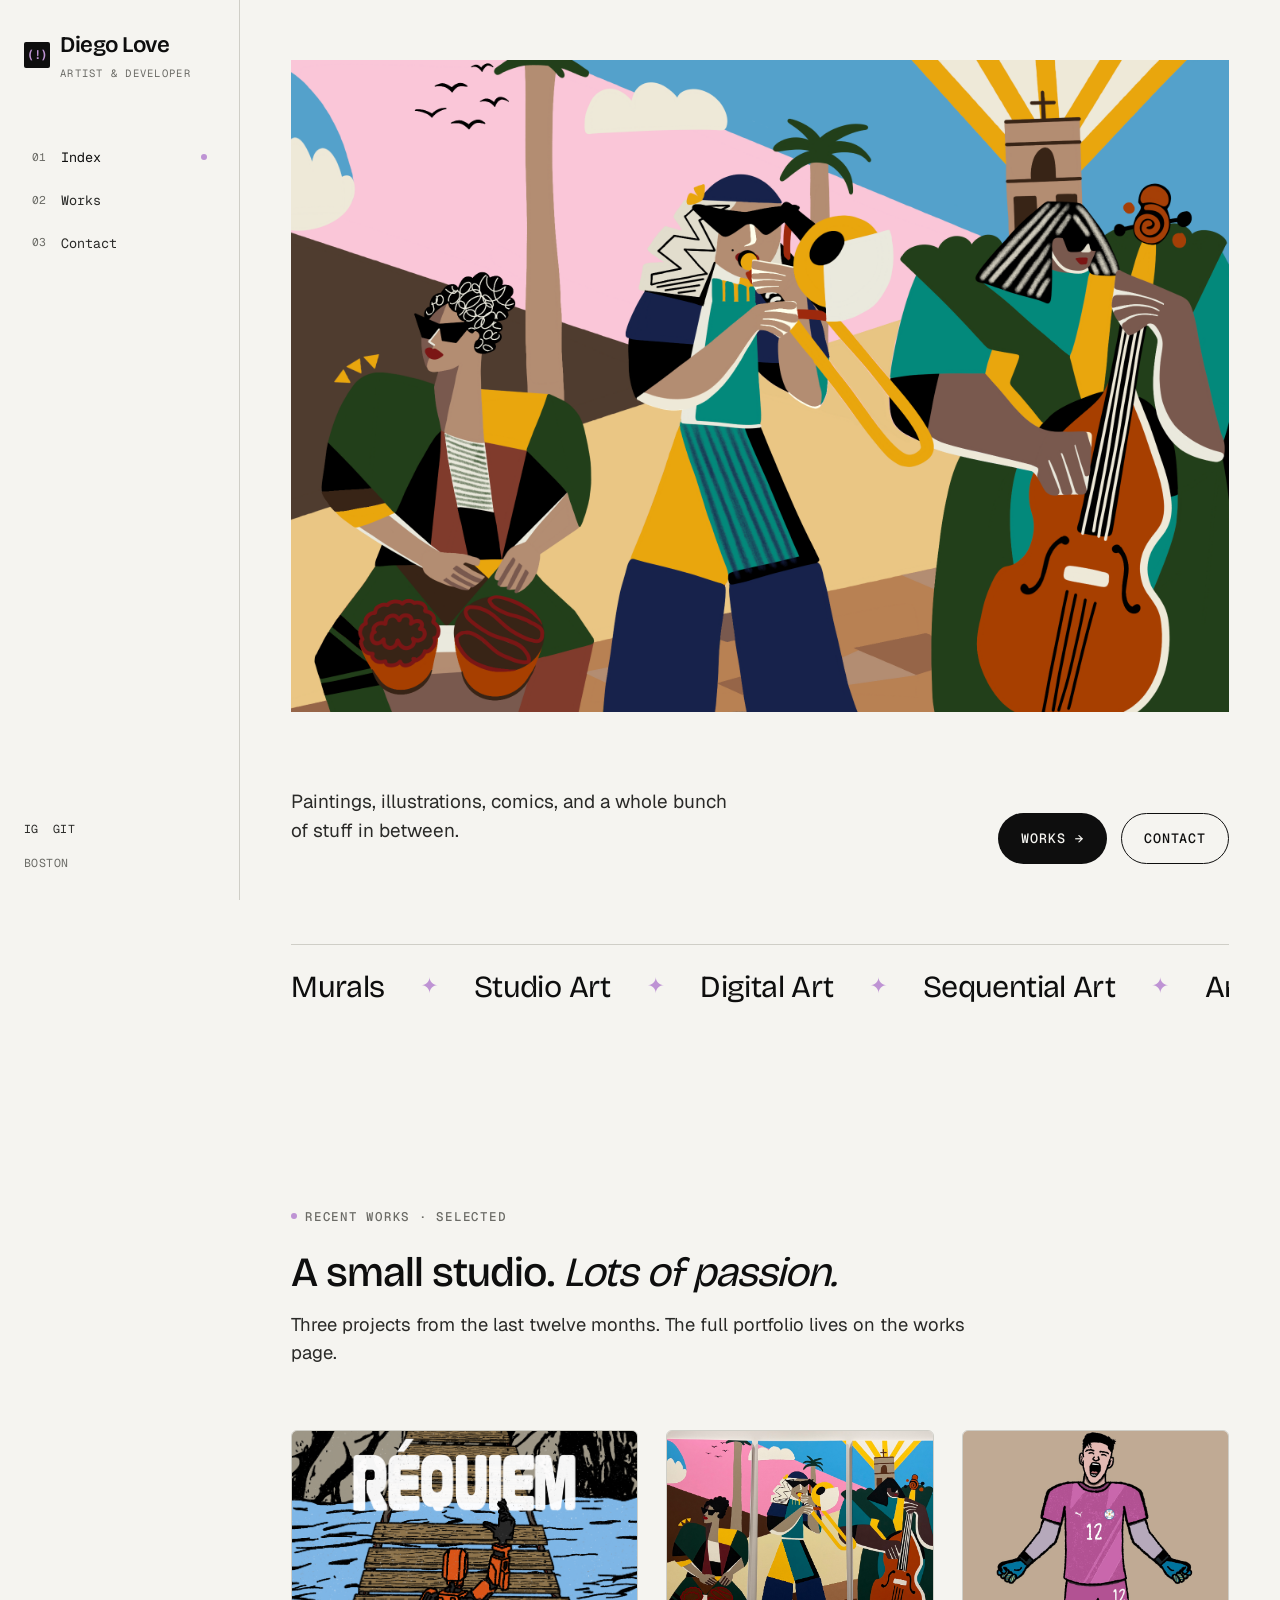
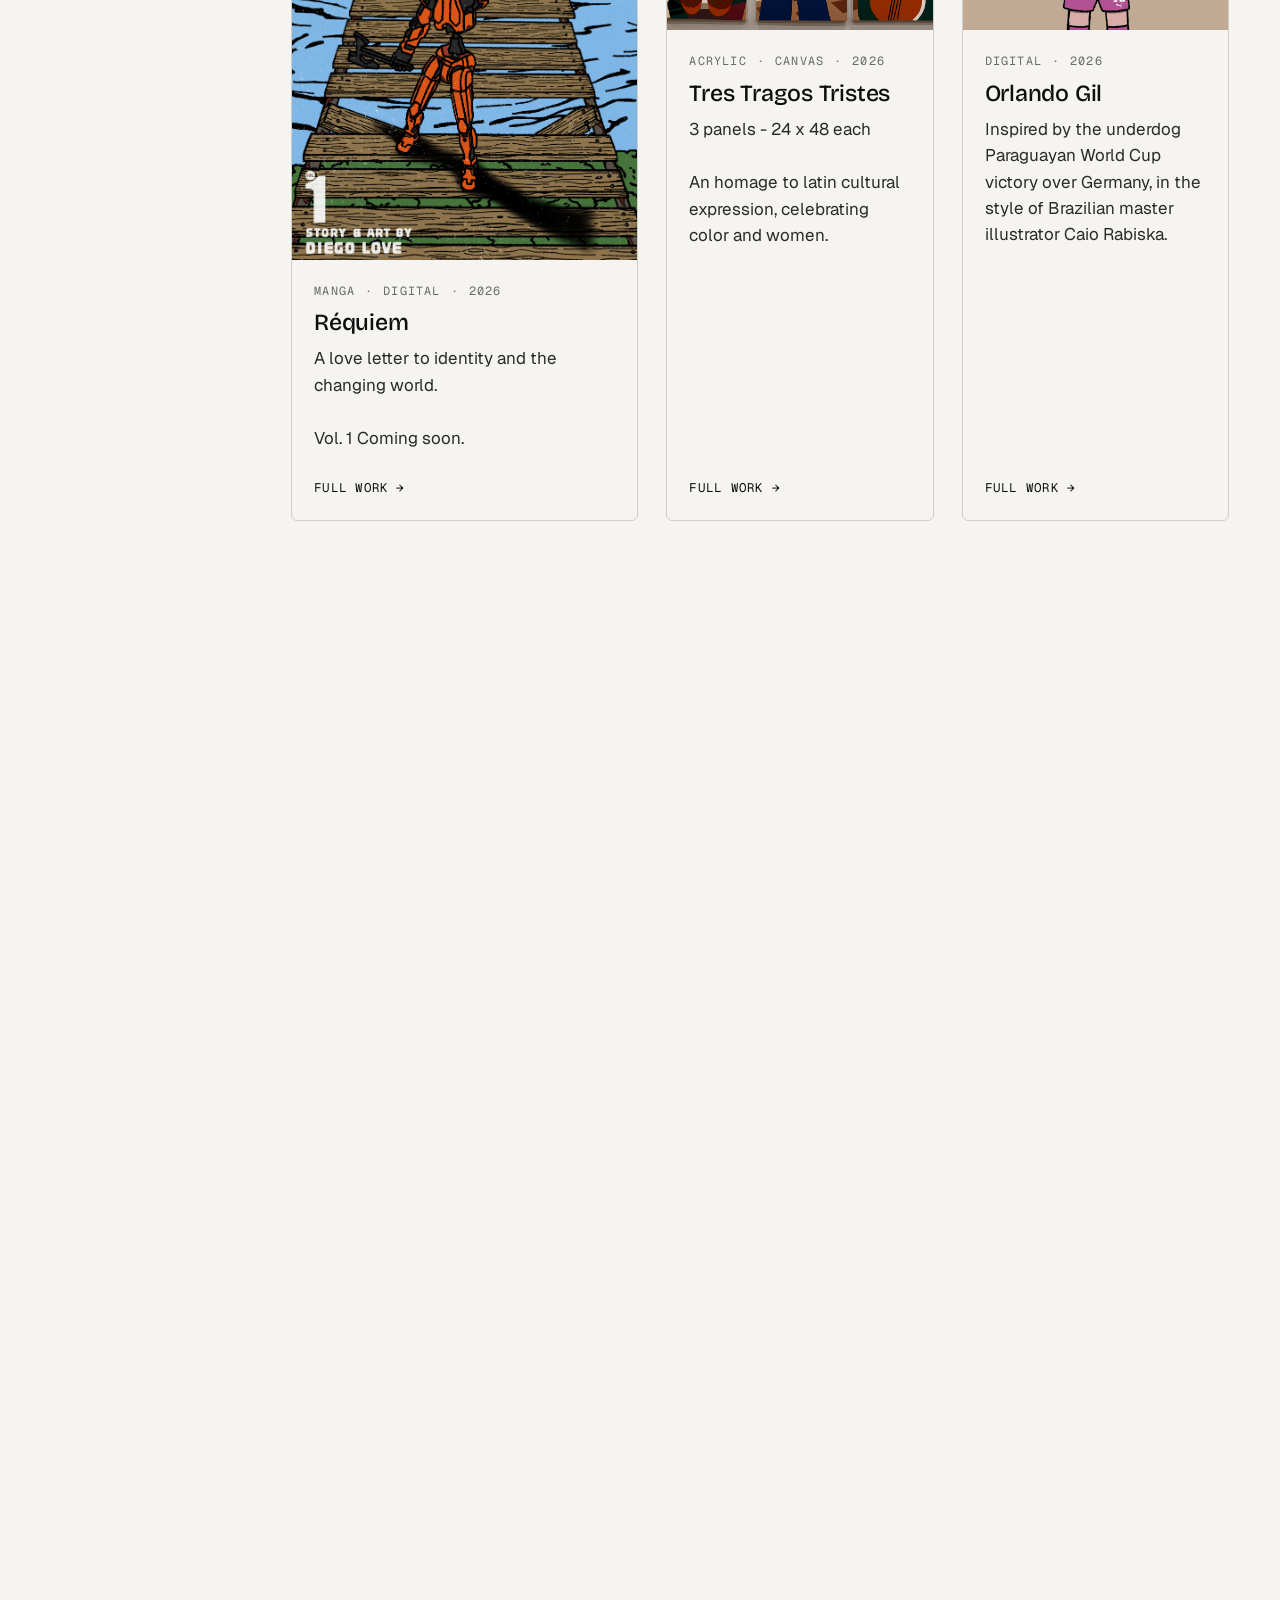
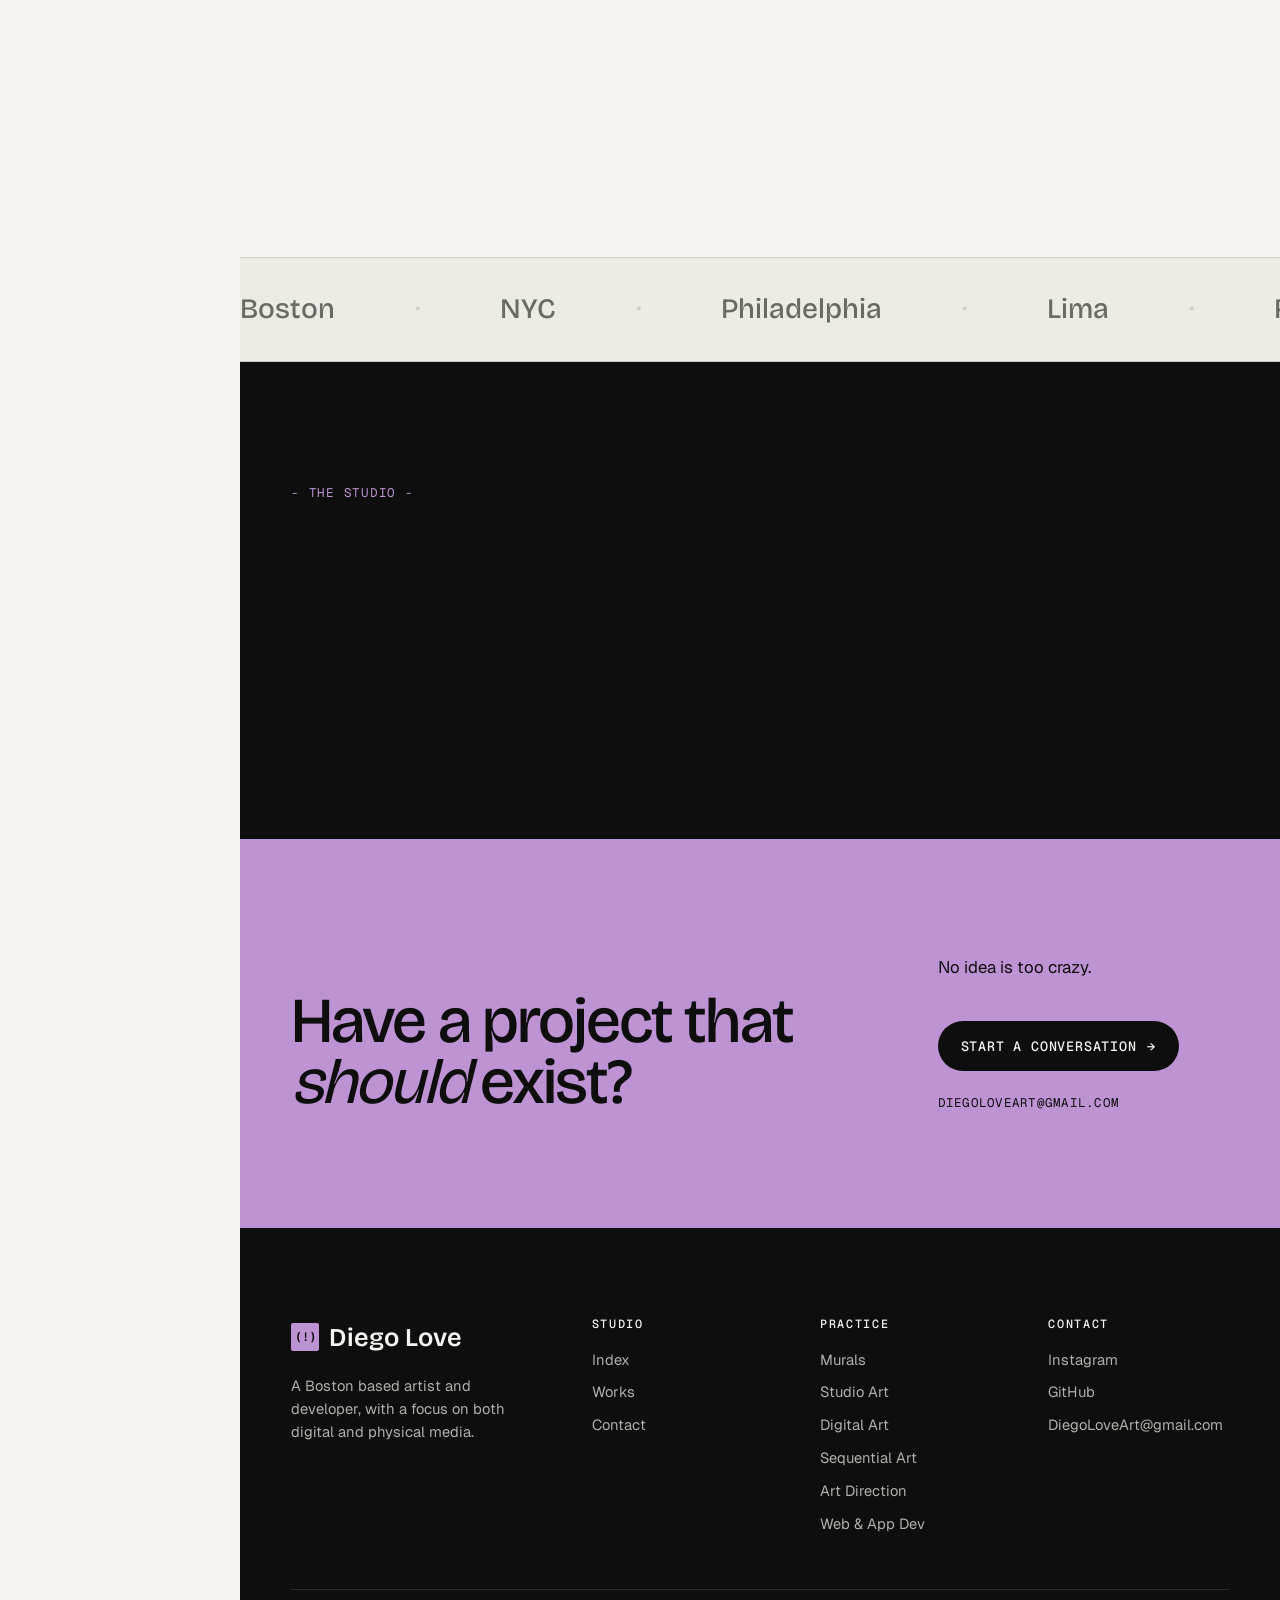
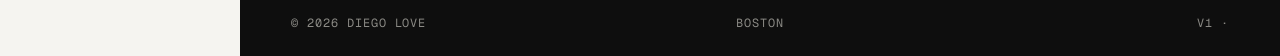
==== commit 4dedb94e: "Added more pictures, a home banner image, and removed some unnecessary text." ====
--- a/index.html
+++ b/index.html
@@ -8,6 +8,7 @@
   <meta name="description" content="Diego Love is a Boston based artist and developer, with a focus on on both digital and physical media." />
   <link rel="preconnect" href="https://fonts.googleapis.com" />
   <link rel="preconnect" href="https://fonts.gstatic.com" crossorigin />
+  <link rel="icon" href="favicon.png" type="image/png" />
   <link rel="stylesheet" href="https://fonts.googleapis.com/css2?family=Bricolage+Grotesque:opsz,wght@12..96,300;12..96,400;12..96,500;12..96,600&family=Geist:wght@400;500;600&family=Geist+Mono:wght@400;500&display=swap" />
   <link rel="stylesheet" href="assets/css/styles.css" />
 </head>
@@ -31,12 +32,12 @@
       </a>
       <nav class="rail-nav" aria-label="Sections">
         <a href="./" class="active">Index</a>
-        <a href="/works">Works</a>
-        <a href="/contact">Contact</a>
+        <a href="works">Works</a>
+        <a href="contact">Contact</a>
       </nav>
       <div class="rail-foot">
         <!-- <div class="meta-row"><span>Spring '26</span><span>Issue 14</span></div> -->
-        <div class="meta-row"><span class="rail-status">Works In Progress</span></div>
+        <!-- <div class="meta-row"><span class="rail-status">Works In Progress</span></div> -->
         <div class="rail-socials">
           <a href="https://www.instagram.com/supdeebo" aria-label="Instagram" target="_blank">IG</a>
           <a href="https://github.com/diegolove" aria-label="GitHub" target="_blank">GIT</a>
@@ -49,22 +50,25 @@
     <div class="content">
       <main>
         <section class="hero" aria-label="Welcome">
-          <div class="hero-meta">
+          <!-- <div class="hero-meta">
             <span><span class="periwinkle-tag">● New Works</span></span>
             <span>BOSTON</span>
-            <!--<span>EST. 2017</span>-->
-            <!--<span>VOL. XIV</span>-->
-          </div>
-          <h1 class="hero-headline">
+            <span>EST. 2017</span>
+            <span>VOL. XIV</span>
+          </div> -->
+          <!-- <h1 class="hero-headline">
             Art made<br/>
             with<br/>
             <em class="italic-display">conviction</em><span style="color:var(--periwinkle)">.</span>
-          </h1>
+          </h1> -->
+          <div class="img-wrap">
+            <img class="large-focus"src="assets/img/TresTragosTristesDigital.png" alt="Tres Tragos Tristes - Three hispanic women playing instruments in a plaza, a digital illustration in an abstract style." loading="lazy"/>
+          </div>
           <div class="hero-bottom">
             <p class="hero-pitch">Paintings, illustrations, comics, and a whole bunch of stuff in between.</p>
             <div class="hero-actions">
-              <a class="btn btn-ink" href="/works">Works<span class="arrow">→</span></a>
-              <a class="btn btn-ghost" href="/contact">Contact</a>
+              <a class="btn btn-ink" href="works">Works<span class="arrow">→</span></a>
+              <a class="btn btn-ghost" href="contact">Contact</a>
             </div>
           </div>
           <div class="hero-marquee" aria-hidden="true">
--- a/assets/css/styles.css
+++ b/assets/css/styles.css
@@ -278,20 +278,20 @@
 /* ─── HERO ─── */
 .hero {
   min-height: calc(100vh - 0px);
-  padding: clamp(60px, 10vw, 140px) var(--pad-x) clamp(40px, 6vw, 80px);
+  padding: clamp(30px, 5vw, 60px) var(--pad-x) clamp(40px, 6vw, 80px);
   display: grid;
   grid-template-rows: auto 1fr auto;
   position: relative;
 }
 .hero-meta {
   display: grid; grid-template-columns: 1fr auto auto auto;
-  gap: 32px;
+  /*gap: 32px;*/
   font-family: var(--mono); font-size: 0.74rem;
   letter-spacing: 0.1em; text-transform: uppercase;
   color: var(--ink-dim);
   border-bottom: 1px solid var(--ink-line);
   padding-bottom: 18px;
-  margin-bottom: clamp(50px, 7vw, 100px);
+  margin-bottom: clamp(30px, 2vw, 40px);
 }
 .hero-meta .periwinkle-tag { background: var(--periwinkle); color: var(--ink); padding: 4px 10px; border-radius: var(--radius-pill); letter-spacing: 0.08em; }
 
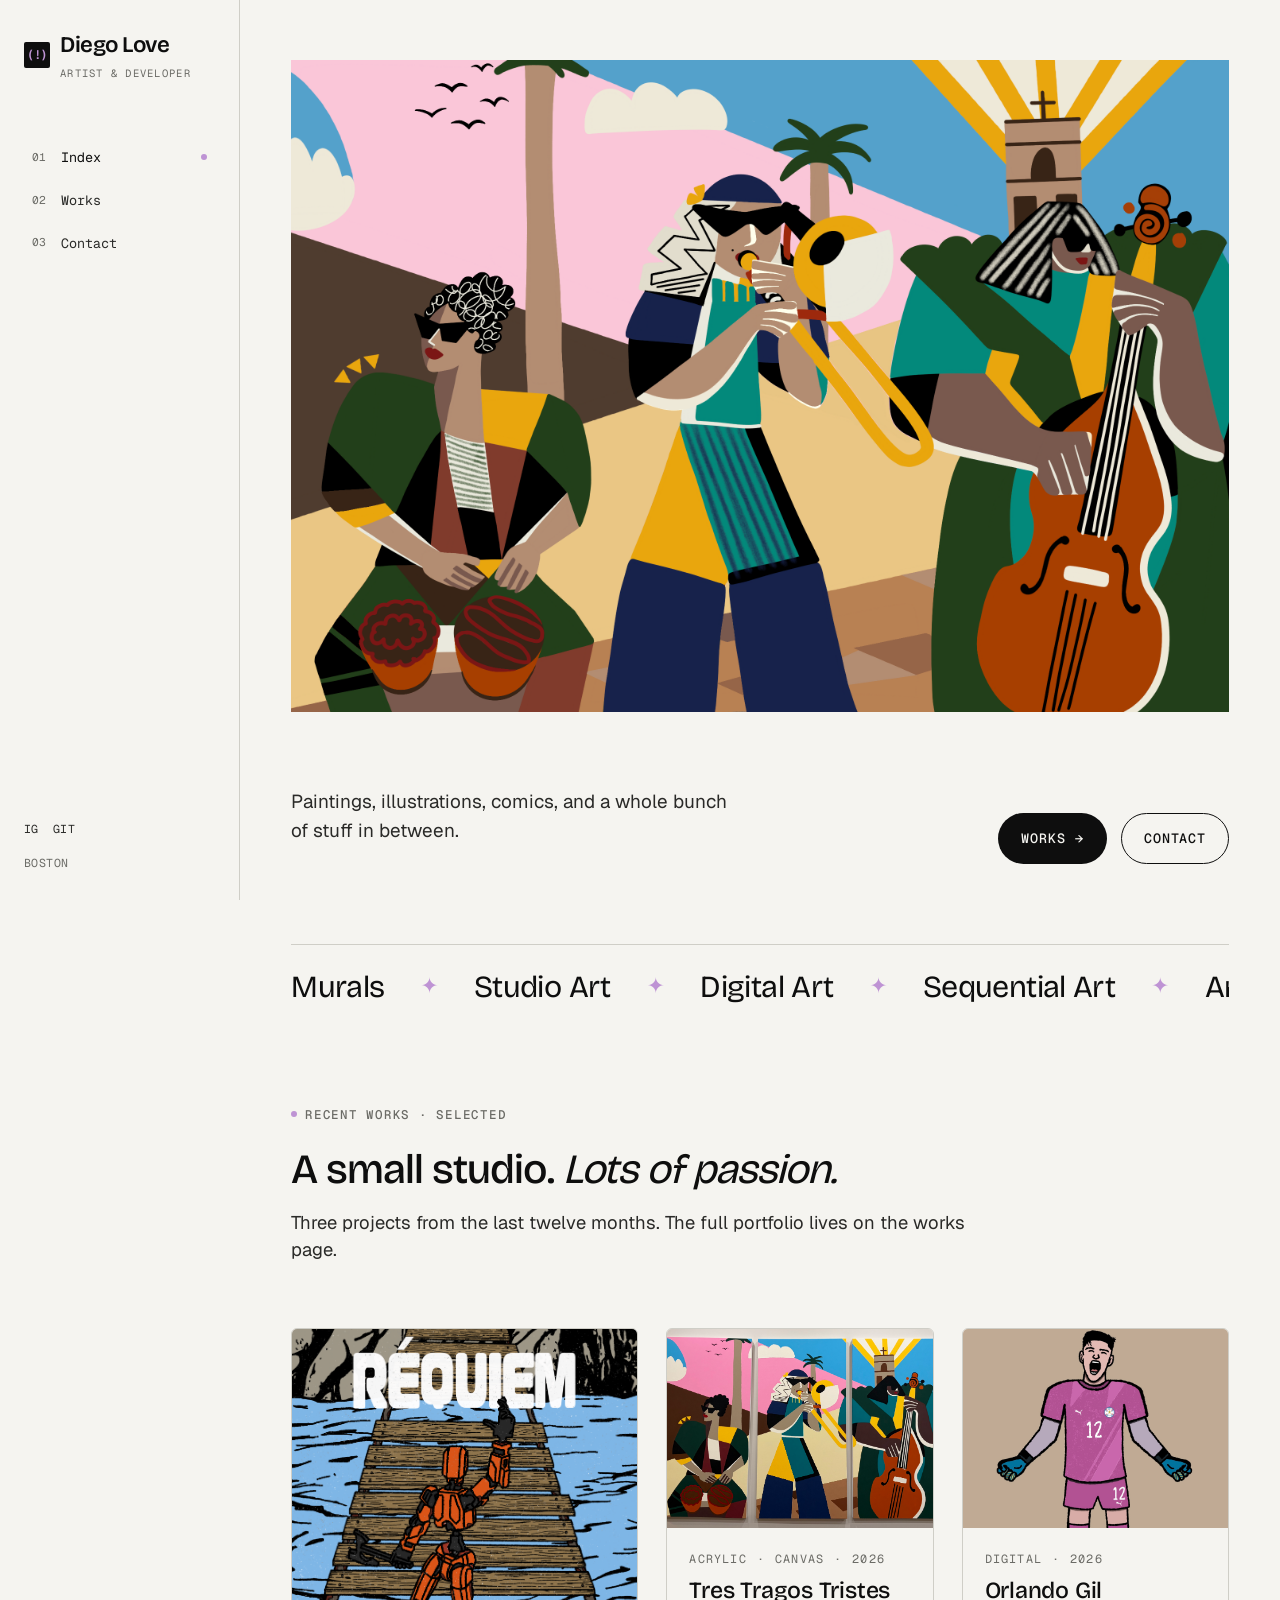
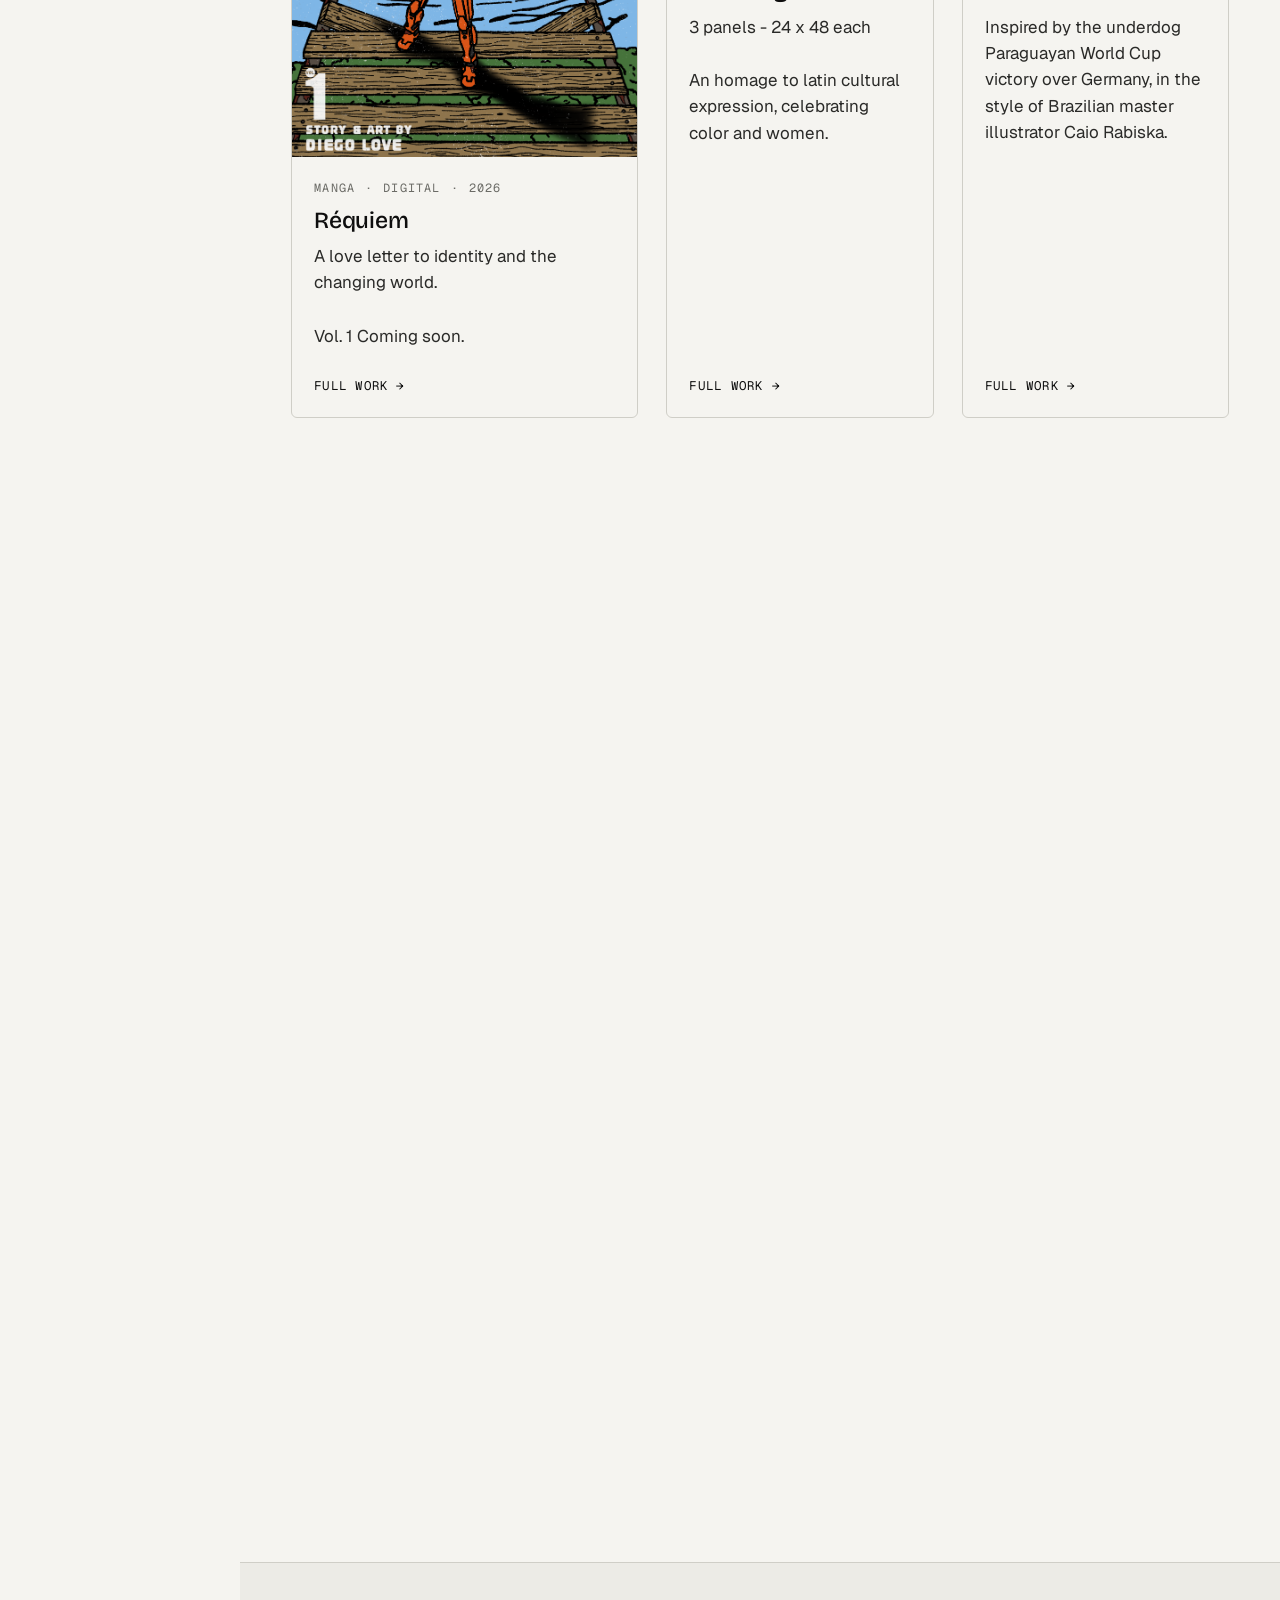
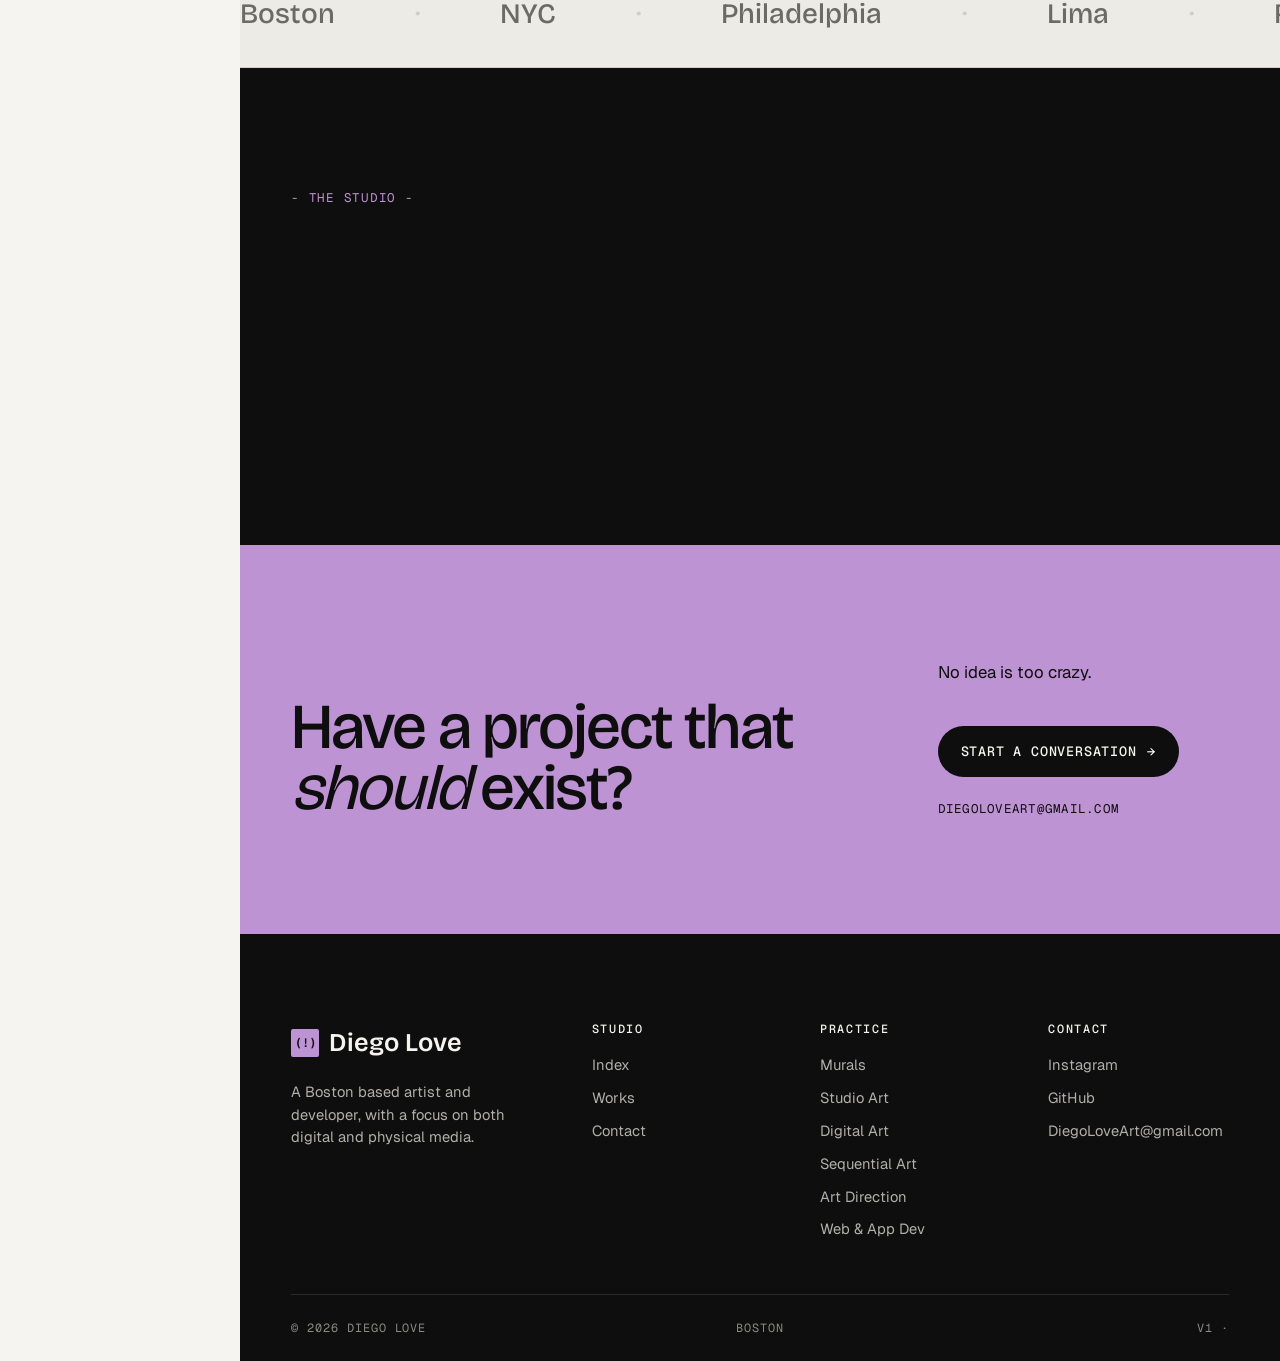
==== commit d000dfb1: "Testing picture zoom on hover." ====
--- a/index.html
+++ b/index.html
@@ -91,7 +91,7 @@
             <article class="work-card lg">
               <div class="img-wrap">
                 <!-- Requiem -->
-                <img class="large-focus"src="assets/img/RequiemCover.png" alt="Réquiem - Volume 1 - Story & Art by Diego Love — A rusty orange robot standing proudly on a rickety hanging wooden bridge over a fast flowing river." loading="lazy"/>
+                <img class="large-focus" src="assets/img/RequiemCover.png" alt="Réquiem - Volume 1 - Story & Art by Diego Love — A rusty orange robot standing proudly on a rickety hanging wooden bridge over a fast flowing river." loading="lazy"/>
               </div>
               <div class="body">
                 <div class="meta"><span>Manga</span><span>·</span><span>Digital</span><span>·</span><span>2026</span></div>
--- a/assets/css/styles.css
+++ b/assets/css/styles.css
@@ -35,7 +35,7 @@
   --rail: 240px;
   --rail-narrow: 64px;
   --pad-x: clamp(20px, 4vw, 56px);
-  --pad-section: clamp(80px, 9vw, 160px);
+  --pad-section: clamp(40px, 4vw, 80px);
   --container-narrow: 980px;
 
   /* fonts */
@@ -278,7 +278,7 @@
 /* ─── HERO ─── */
 .hero {
   min-height: calc(100vh - 0px);
-  padding: clamp(30px, 5vw, 60px) var(--pad-x) clamp(40px, 6vw, 80px);
+  padding: clamp(30px, 5vw, 60px) var(--pad-x) clamp(20px, 3vw, 40px);
   display: grid;
   grid-template-rows: auto 1fr auto;
   position: relative;
@@ -319,7 +319,9 @@
 }
 .hero-bottom {
   margin-top: clamp(40px, 6vw, 80px);
-  display: grid; grid-template-columns: 1fr 1fr; gap: 64px;
+  display: grid; 
+  grid-template-columns: 1fr 1fr;
+   gap: 64px;
   align-items: end;
 }
 .hero-pitch { max-width: 36ch; font-size: 1.18rem; color: var(--ink-soft); line-height: 1.5; }
@@ -358,7 +360,7 @@
   display: flex; flex-direction: column;
   transition: transform 0.3s var(--ease), border-color 0.3s var(--ease);
 }
-.work-card:hover { transform: translateY(-4px); border-color: var(--ink); }
+.work-card:hover { transform: translateY(-4px); border-color: var(--ink-dim); }
 .work-card .img-wrap {
   aspect-ratio: 4/3; background: var(--paper-soft); overflow: hidden; position: relative;
 }
@@ -366,7 +368,7 @@
 .work-card.lg .img-wrap img.large-focus { object-position: 50% 70%; }
 .work-card .img-wrap img { width: 100%; height: 100%; object-fit: cover; transition: transform 0.6s var(--ease); }
 .work-card .img-wrap img.tall-focus { object-position: 50% 18%; }
-.work-card:hover .img-wrap img { transform: scale(1.04); }
+.work-card:hover .img-wrap img { transform: scale(1.02); }
 .work-card .body { padding: 22px; display: flex; flex-direction: column; gap: 10px; flex: 1; }
 .work-card .body .meta {
   display: flex; gap: 10px; font-family: var(--mono); font-size: 0.74rem;
@@ -695,10 +697,12 @@
   .shell { grid-template-columns: 1fr; }
   .rail { display: none; }
   .topbar { display: flex; }
+  .hero { min-height: 0; }
+  .hero-marquee { margin-top: 80px; }
   .hero-meta { display: none; }
   .hero-meta { grid-template-columns: 1fr 1fr; }
   .hero-meta > :nth-child(3), .hero-meta > :nth-child(4) { display: none; }
-  .hero-bottom { grid-template-columns: 1fr; gap: 32px; }
+  .hero-bottom { display: block; grid-template-columns: 1fr; gap: 32px; }
   .hero-actions { justify-content: flex-start; }
   .work-strip { grid-template-columns: 1fr; }
   .work-strip .work-card.lg { grid-column: auto; }
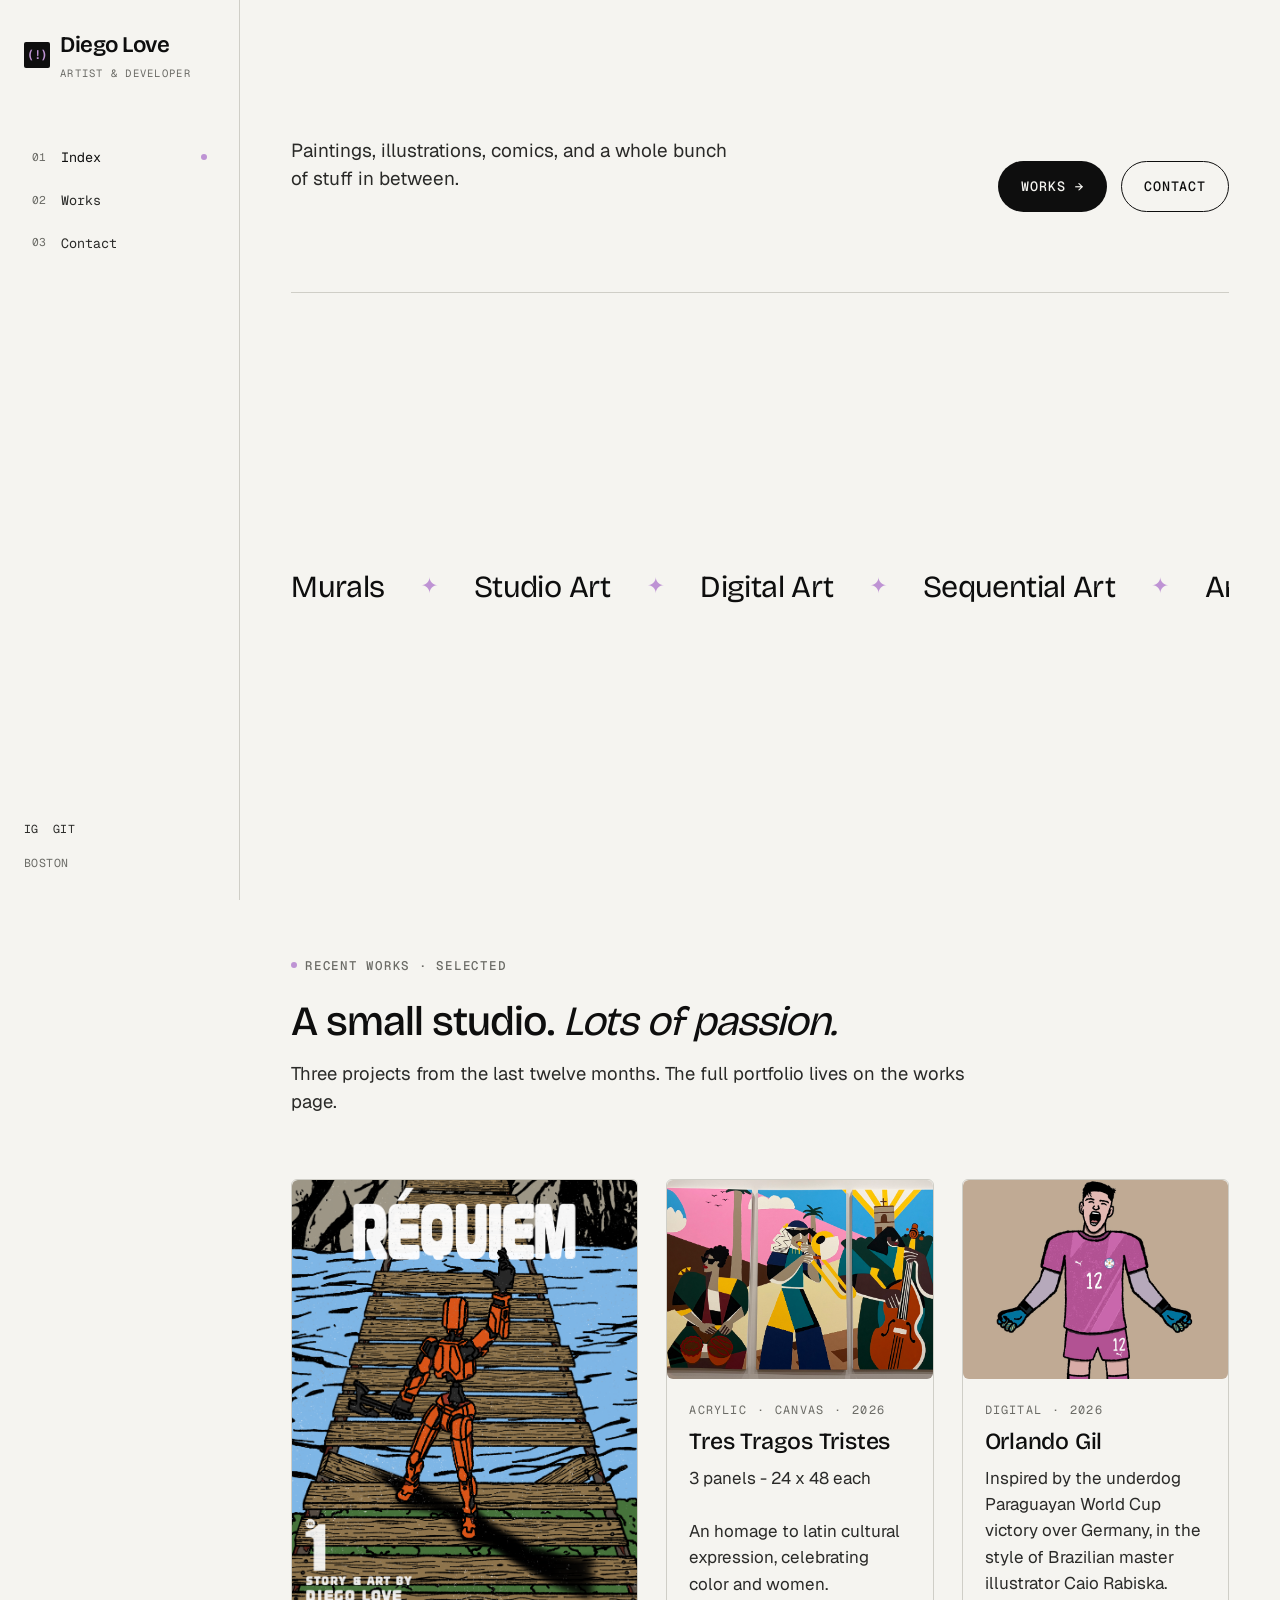
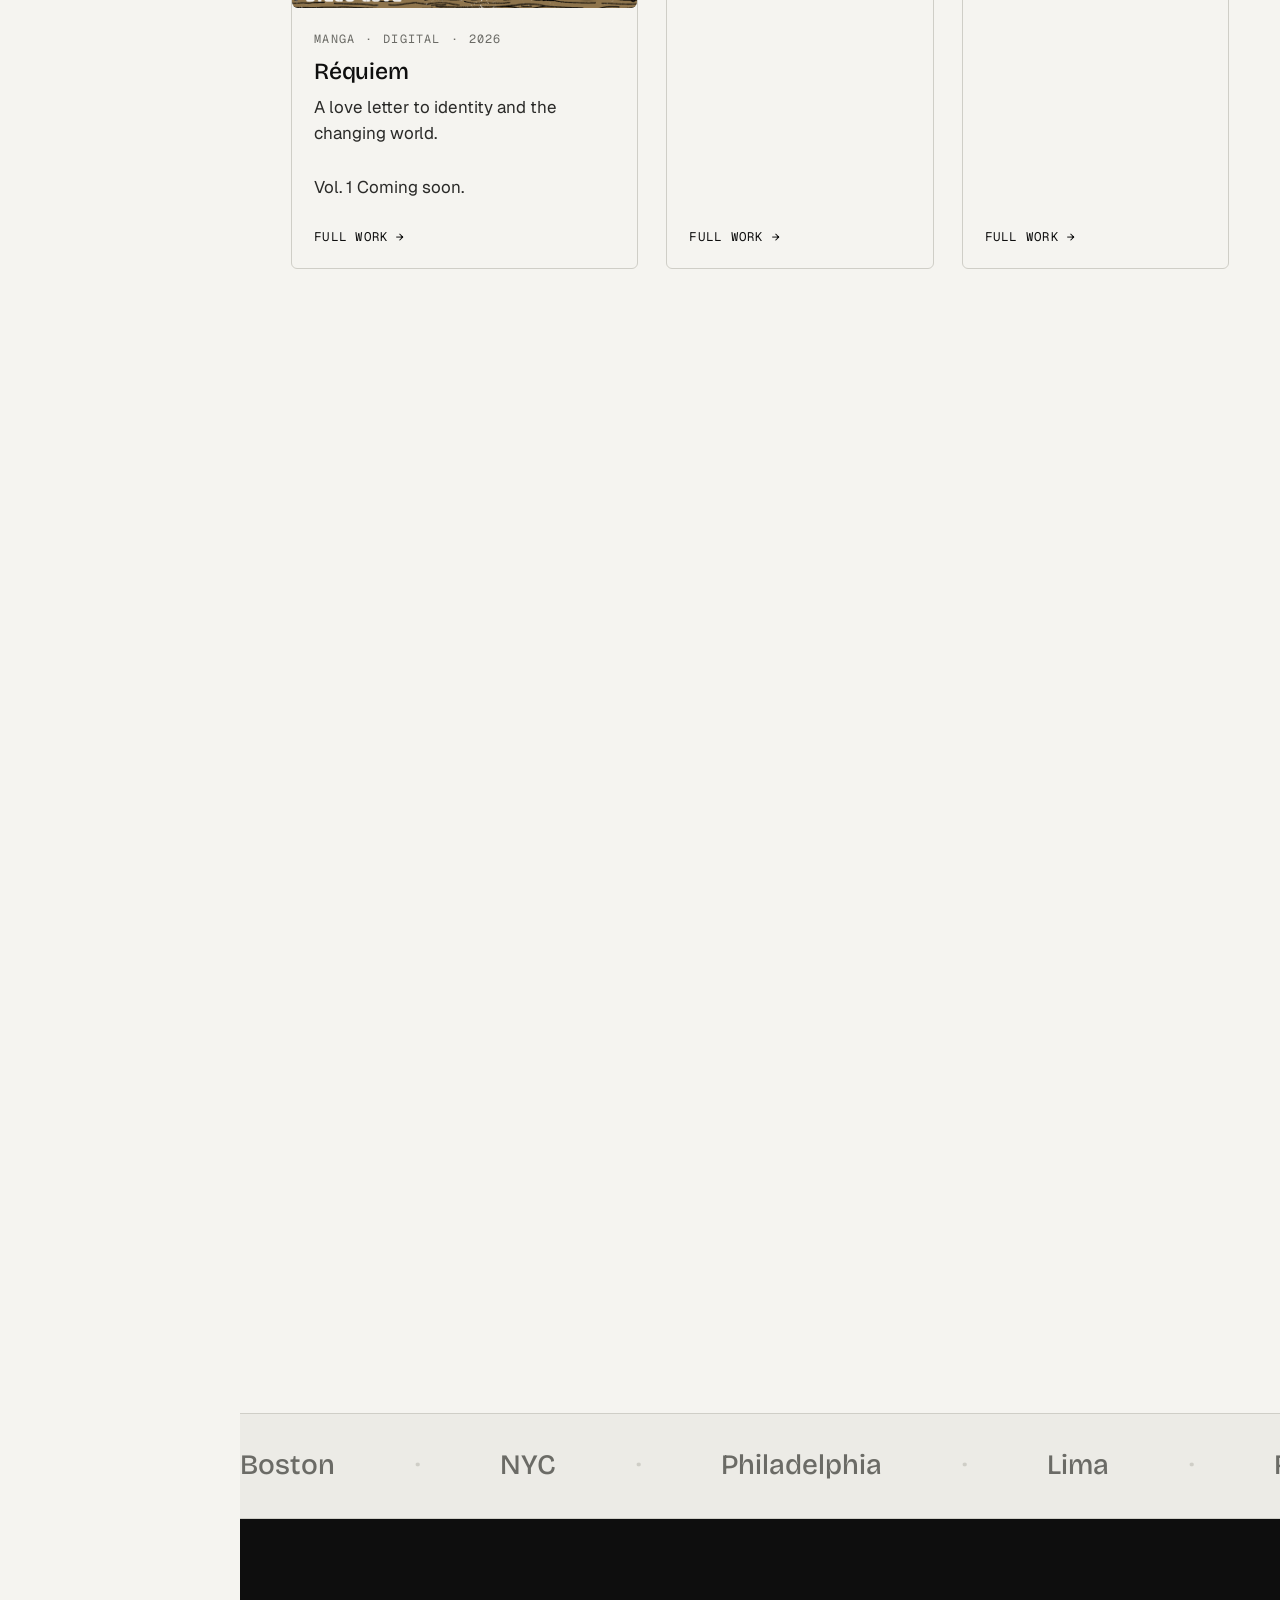
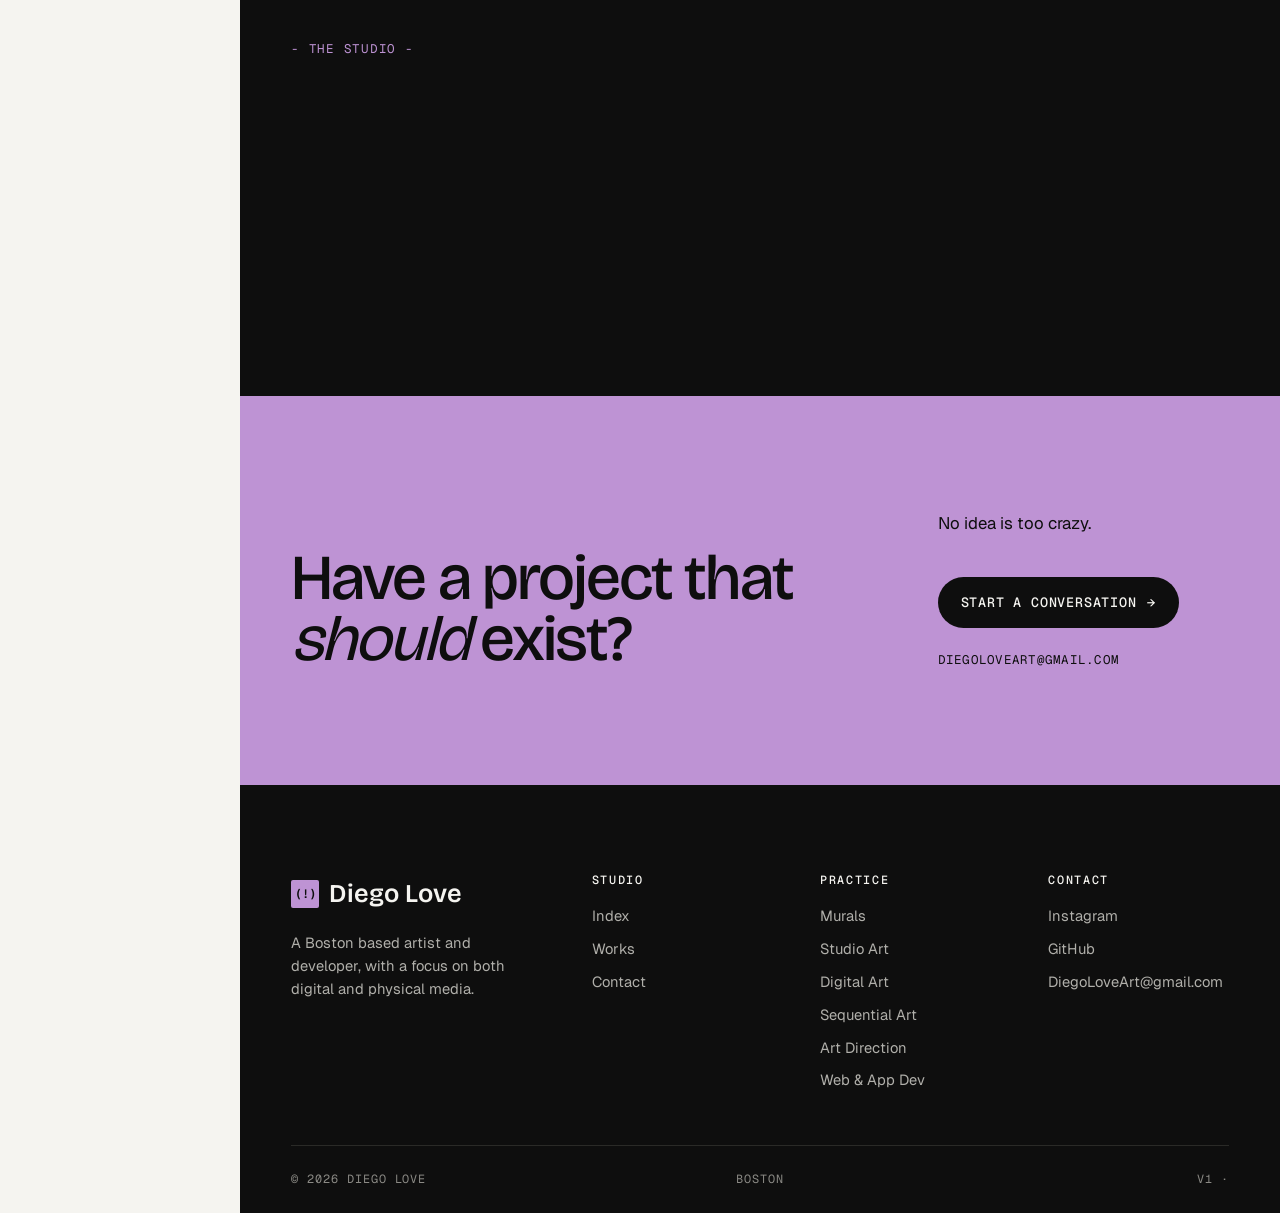
==== commit a515d77d: "Removing image to see if it is the problem." ====
--- a/index.html
+++ b/index.html
@@ -61,9 +61,9 @@
             with<br/>
             <em class="italic-display">conviction</em><span style="color:var(--periwinkle)">.</span>
           </h1> -->
-          <div class="img-wrap">
+          <!-- <div class="img-wrap">
             <img class="large-focus"src="assets/img/TresTragosTristesDigital.png" alt="Tres Tragos Tristes - Three hispanic women playing instruments in a plaza, a digital illustration in an abstract style." loading="lazy"/>
-          </div>
+          </div> -->
           <div class="hero-bottom">
             <p class="hero-pitch">Paintings, illustrations, comics, and a whole bunch of stuff in between.</p>
             <div class="hero-actions">
@@ -101,6 +101,7 @@
                 <a class="arrow-link" href="works/">Full work <span>→</span></a>
               </div>
             </article>
+
             <article class="work-card">
               <div class="img-wrap">
                 <!-- Tres Tragos Tristes -->
@@ -114,10 +115,11 @@
                 <a class="arrow-link" href="works/">Full work <span>→</span></a>
               </div>
             </article>
+
             <article class="work-card">
               <div class="img-wrap">
                 <!-- Orlando Gil -->
-                <img class="tall-focus" src="assets/img/Gil.jpg" alt="Orlando Gil - A cartoon illustration of Orlando Gil, the goalie of the Paraguayan National team, celebrating." loading="lazy"/>
+                <img class="gil-focus" src="assets/img/Gil.jpg" alt="Orlando Gil - A cartoon illustration of Orlando Gil, the goalie of the Paraguayan National team, celebrating." loading="lazy"/>
               </div>
               <div class="body">
                 <div class="meta"><span>Digital</span><span>·</span><span>2026</span></div>
--- a/assets/css/styles.css
+++ b/assets/css/styles.css
@@ -291,9 +291,9 @@
   color: var(--ink-dim);
   border-bottom: 1px solid var(--ink-line);
   padding-bottom: 18px;
-  margin-bottom: clamp(30px, 2vw, 40px);
-}
-.hero-meta .periwinkle-tag { background: var(--periwinkle); color: var(--ink); padding: 4px 10px; border-radius: var(--radius-pill); letter-spacing: 0.08em; }
+  margin-bottom: clamp(10px, 1vw, 18px);
+}
+.hero-meta .periwinkle-tag { display:block; background: var(--periwinkle); color: var(--ink); padding: 4px 10px; border-radius: var(--radius-pill); letter-spacing: 0.08em; }
 
 .hero-headline {
   font-size: var(--size-hero);
@@ -352,6 +352,9 @@
 
 /* ─── featured work strip (3-up cards, asymmetric) ─── */
 .work-strip { display: grid; grid-template-columns: 1.3fr 1fr 1fr; gap: 28px; }
+.work-strip .img-wrap {
+  overflow: hidden; border-radius: var(--radius);
+}
 .work-card {
   border: 1px solid var(--ink-line);
   background: var(--paper);
@@ -366,9 +369,22 @@
 }
 .work-card.lg .img-wrap { aspect-ratio: 5/6.2; }
 .work-card.lg .img-wrap img.large-focus { object-position: 50% 70%; }
+.work-card.sq .img-wrap { aspect-ratio: 5/5; }
+.work-card.sq .img-wrap img.square-focus { transform: scale(1.1); }
+.work-card.rect .img-wrap img.rectangle-focus { transform: scale(1.6); transform-origin: 55% 65%; }
+.work-card.patscubone .img-wrap { aspect-ratio: 5/6.2; }
+.work-card.fivesr .img-wrap { aspect-ratio: 5/5; }
+.work-card.masterchiefcubone .img-wrap { aspect-ratio: 5/6.2; }
 .work-card .img-wrap img { width: 100%; height: 100%; object-fit: cover; transition: transform 0.6s var(--ease); }
-.work-card .img-wrap img.tall-focus { object-position: 50% 18%; }
+.work-card .img-wrap img.gil-focus { object-position: 50% 18%; }
+.work-card .img-wrap img.ralliart-focus { object-position: 50% 65%; }
+.work-card .img-wrap img.patscubone-focus { transform: scale(1.2); transform-origin: 55% 65%; }
+.work-card .img-wrap img.masterchiefcubone-focus { transform: scale(2.3); transform-origin: 52.5% 51%; }
 .work-card:hover .img-wrap img { transform: scale(1.02); }
+.work-card.sq:hover .img-wrap img.square-focus { transform: scale(1.12); }
+.work-card.rect:hover .img-wrap img.rectangle-focus { transform: scale(1.62); }
+.work-card.patscubone:hover .img-wrap img.patscubone-focus { transform: scale(1.22); }
+.work-card.masterchiefcubone:hover .img-wrap img.masterchiefcubone-focus { transform: scale(2.32); }
 .work-card .body { padding: 22px; display: flex; flex-direction: column; gap: 10px; flex: 1; }
 .work-card .body .meta {
   display: flex; gap: 10px; font-family: var(--mono); font-size: 0.74rem;
@@ -552,13 +568,13 @@
   display: grid; grid-template-columns: repeat(2, 1fr); gap: 56px 32px;
 }
 .work-grid article {
-  display: flex; flex-direction: column; gap: 16px;
+  display: flex; flex-direction: column;
 }
 .work-grid .img-wrap {
   aspect-ratio: 4/3; background: var(--paper-soft); overflow: hidden; border-radius: var(--radius);
 }
 .work-grid .img-wrap img { width: 100%; height: 100%; object-fit: cover; transition: transform 0.6s var(--ease); }
-.work-grid article:hover .img-wrap img { transform: scale(1.03); }
+.work-grid article:hover .img-wrap img { transform: scale(1.02); }
 .work-grid .meta { font-family: var(--mono); font-size: 0.74rem; letter-spacing: 0.1em; text-transform: uppercase; color: var(--ink-dim); display: flex; gap: 14px; }
 .work-grid h3 { font-size: 1.7rem; line-height: 1.05; }
 .work-grid p { color: var(--ink-soft); margin: 0; font-size: 0.96rem; max-width: 48ch; }
@@ -699,8 +715,7 @@
   .topbar { display: flex; }
   .hero { min-height: 0; }
   .hero-marquee { margin-top: 80px; }
-  .hero-meta { display: none; }
-  .hero-meta { grid-template-columns: 1fr 1fr; }
+  .hero-meta { display: flex; justify-content: space-between; }
   .hero-meta > :nth-child(3), .hero-meta > :nth-child(4) { display: none; }
   .hero-bottom { display: block; grid-template-columns: 1fr; gap: 32px; }
   .hero-actions { justify-content: flex-start; }
@@ -725,6 +740,10 @@
   .site-footer .bottom { grid-template-columns: 1fr; gap: 8px; }
   .site-footer .bottom > * { text-align: left !important; }
   section { padding: clamp(64px, 12vw, 100px) var(--pad-x); }
+  /*[id] { scroll-margin-top: 80px; }*/
+}
+@media (max-width: 400px) {
+  .hero-meta { display: grid; grid-template-columns: 1fr; gap: 10px; }
 }
 
 /* ─── reveal animation (compositor friendly, no layout) ─── */
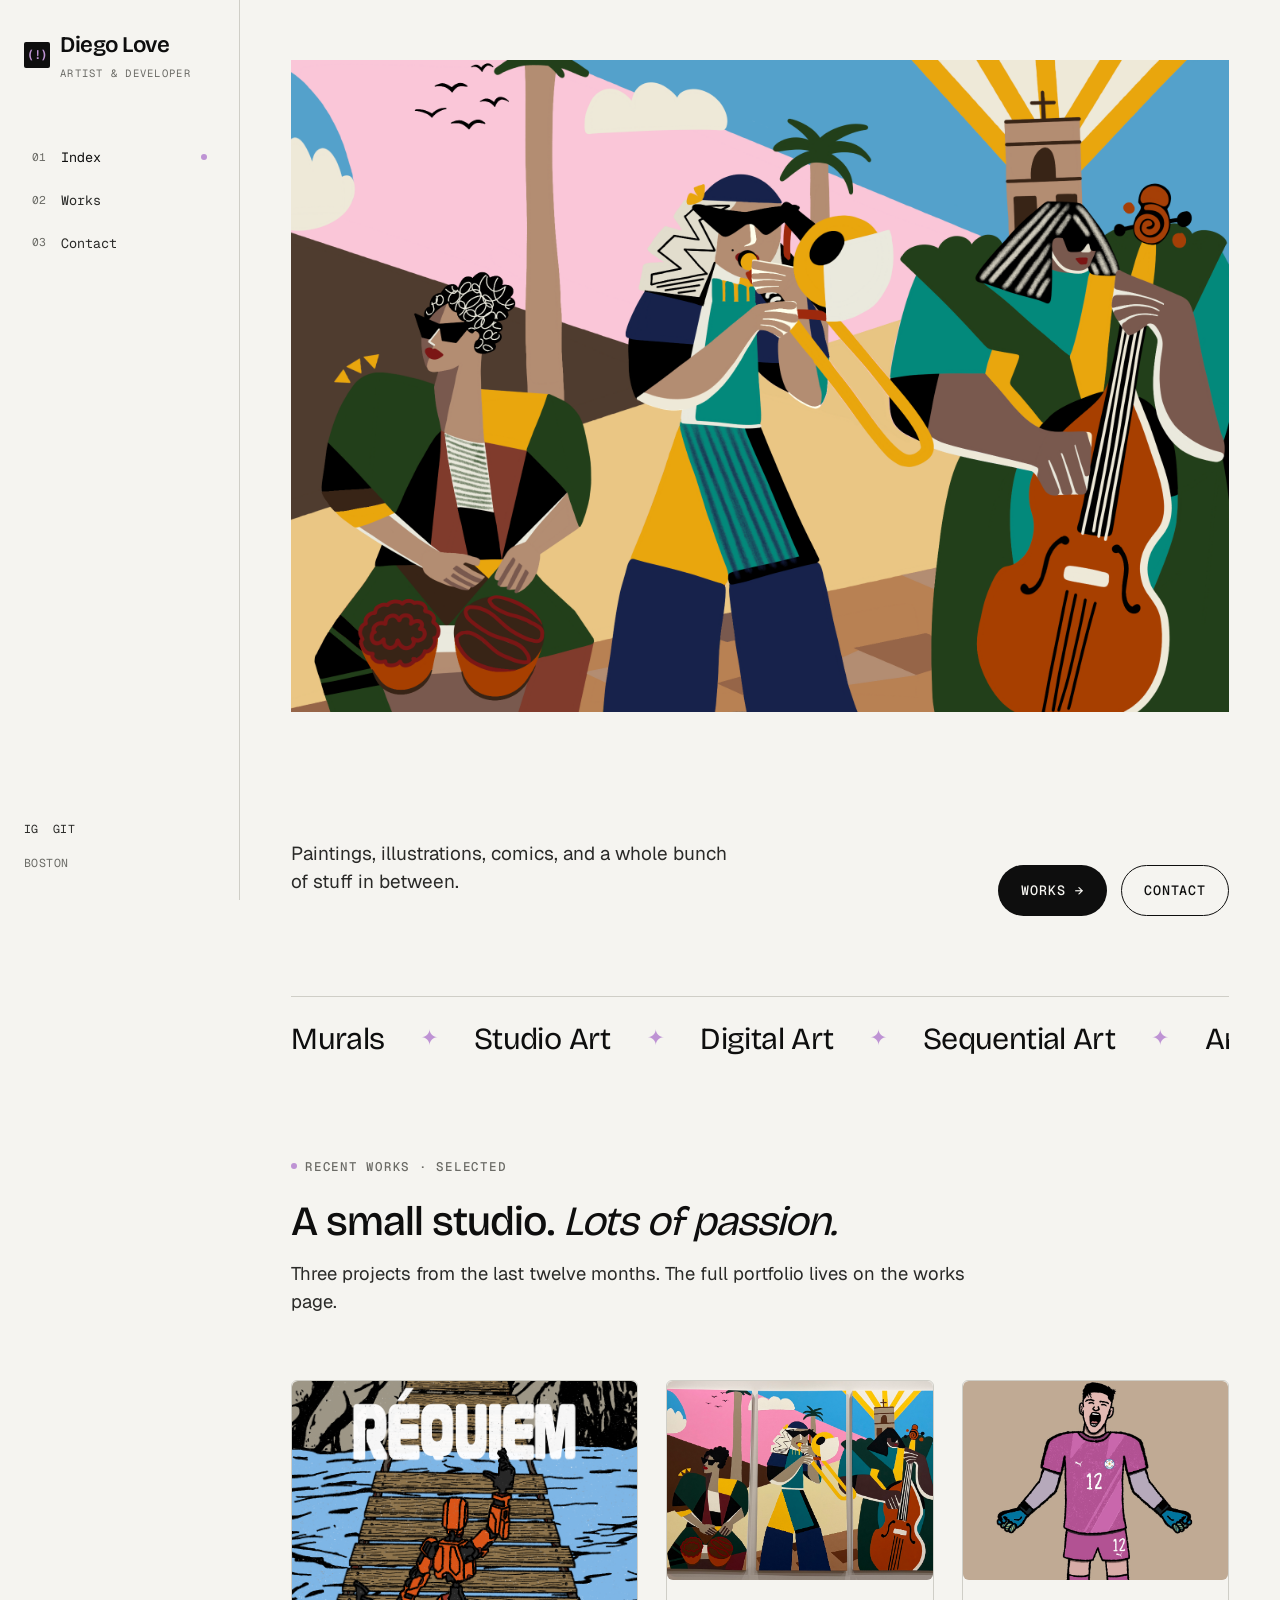
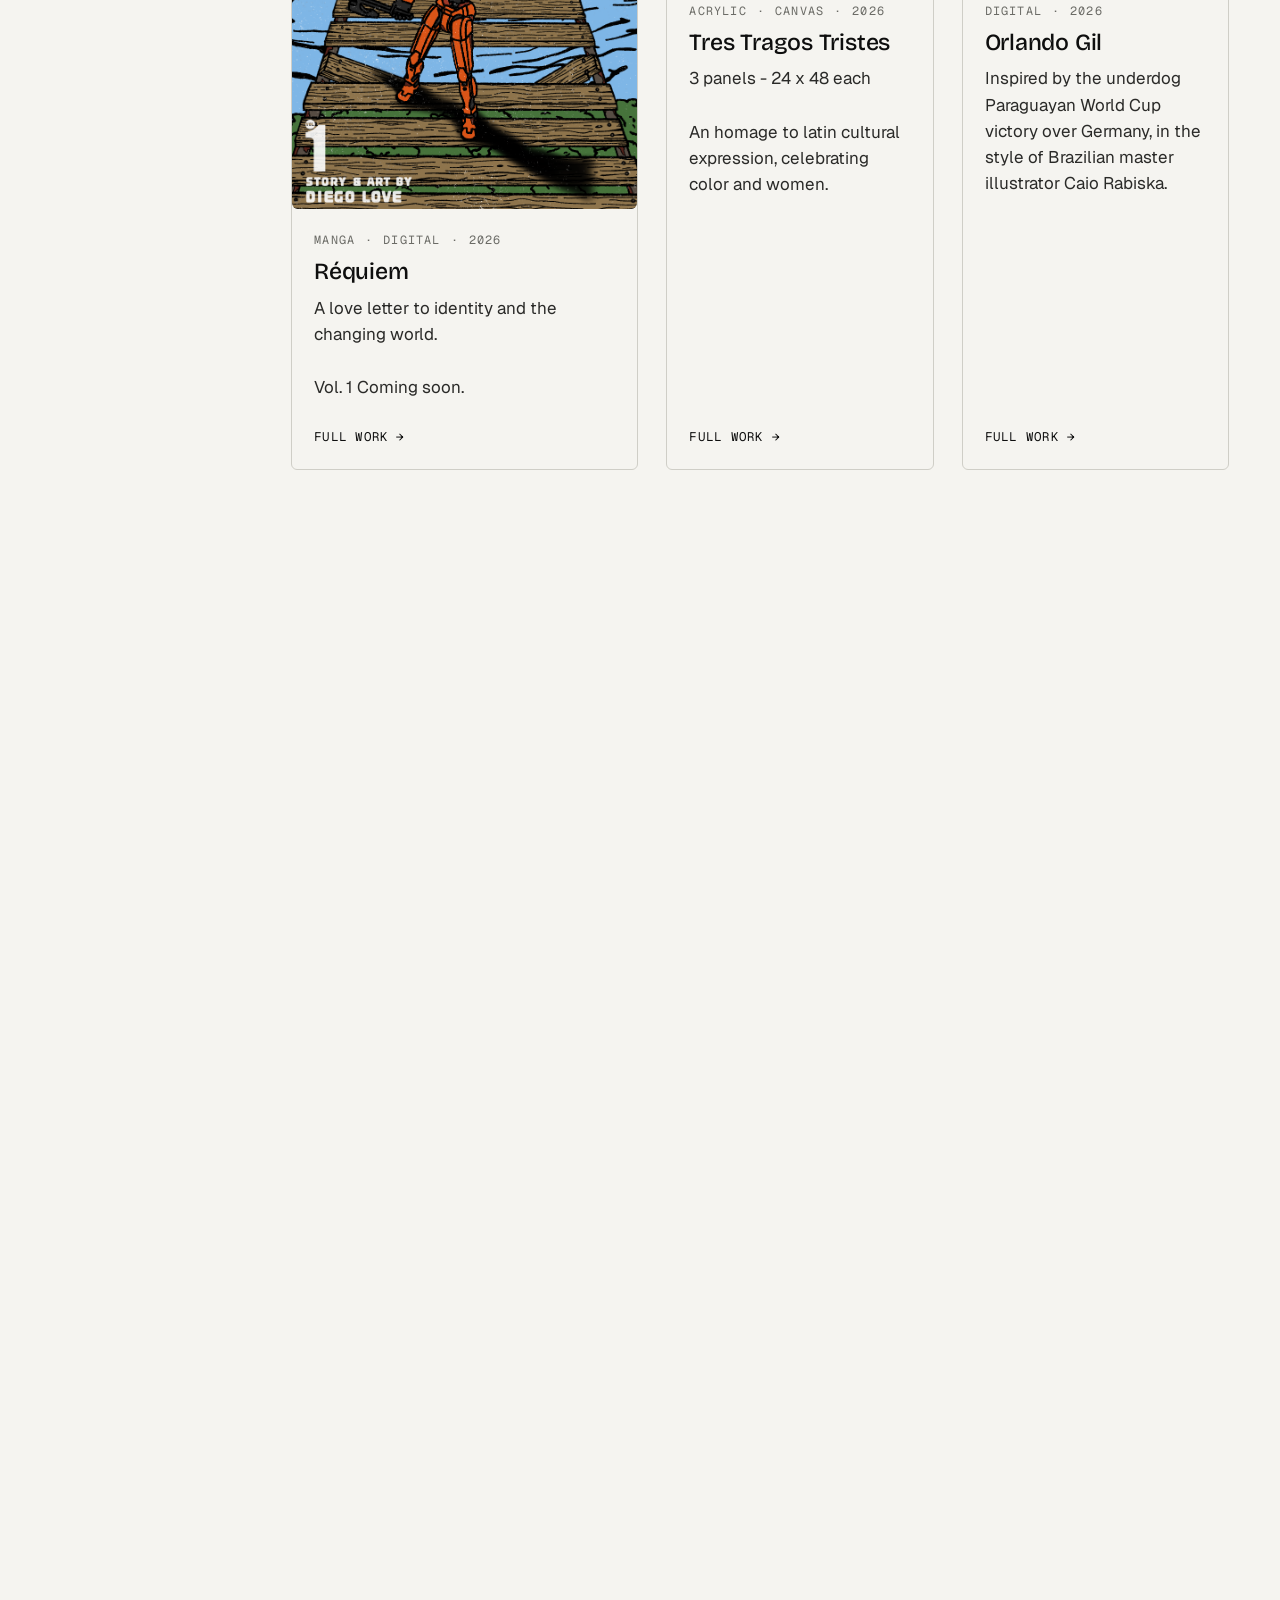
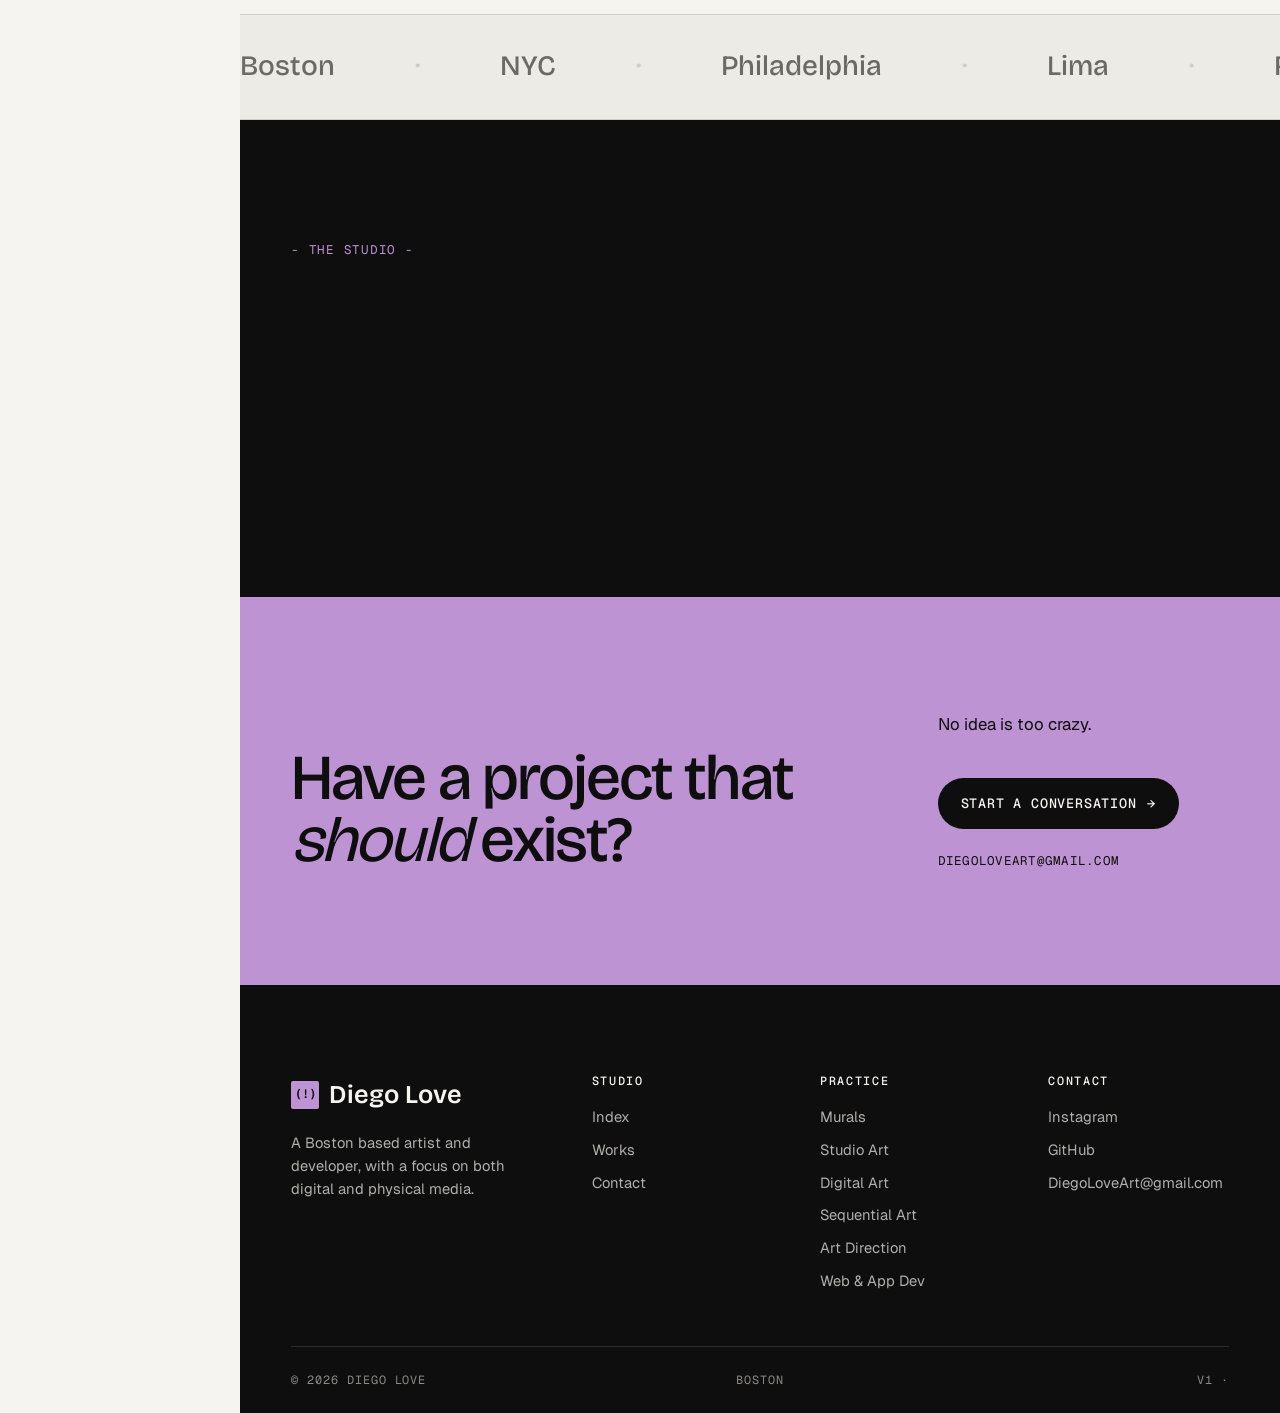
==== commit 16a6916f: "Fix banner image that is ruining scroll." ====
--- a/index.html
+++ b/index.html
@@ -61,9 +61,9 @@
             with<br/>
             <em class="italic-display">conviction</em><span style="color:var(--periwinkle)">.</span>
           </h1> -->
-          <!-- <div class="img-wrap">
+          <div class="img-wrap">
             <img class="large-focus"src="assets/img/TresTragosTristesDigital.png" alt="Tres Tragos Tristes - Three hispanic women playing instruments in a plaza, a digital illustration in an abstract style." loading="lazy"/>
-          </div> -->
+          </div>
           <div class="hero-bottom">
             <p class="hero-pitch">Paintings, illustrations, comics, and a whole bunch of stuff in between.</p>
             <div class="hero-actions">
--- a/assets/css/styles.css
+++ b/assets/css/styles.css
@@ -282,6 +282,9 @@
   display: grid;
   grid-template-rows: auto 1fr auto;
   position: relative;
+}
+.hero .img-wrap {
+  aspect-ratio: 4/3; overflow: hidden; position: relative;
 }
 .hero-meta {
   display: grid; grid-template-columns: 1fr auto auto auto;
@@ -740,7 +743,7 @@
   .site-footer .bottom { grid-template-columns: 1fr; gap: 8px; }
   .site-footer .bottom > * { text-align: left !important; }
   section { padding: clamp(64px, 12vw, 100px) var(--pad-x); }
-  /*[id] { scroll-margin-top: 80px; }*/
+  [id] { scroll-margin-top: 80px; }
 }
 @media (max-width: 400px) {
   .hero-meta { display: grid; grid-template-columns: 1fr; gap: 10px; }
